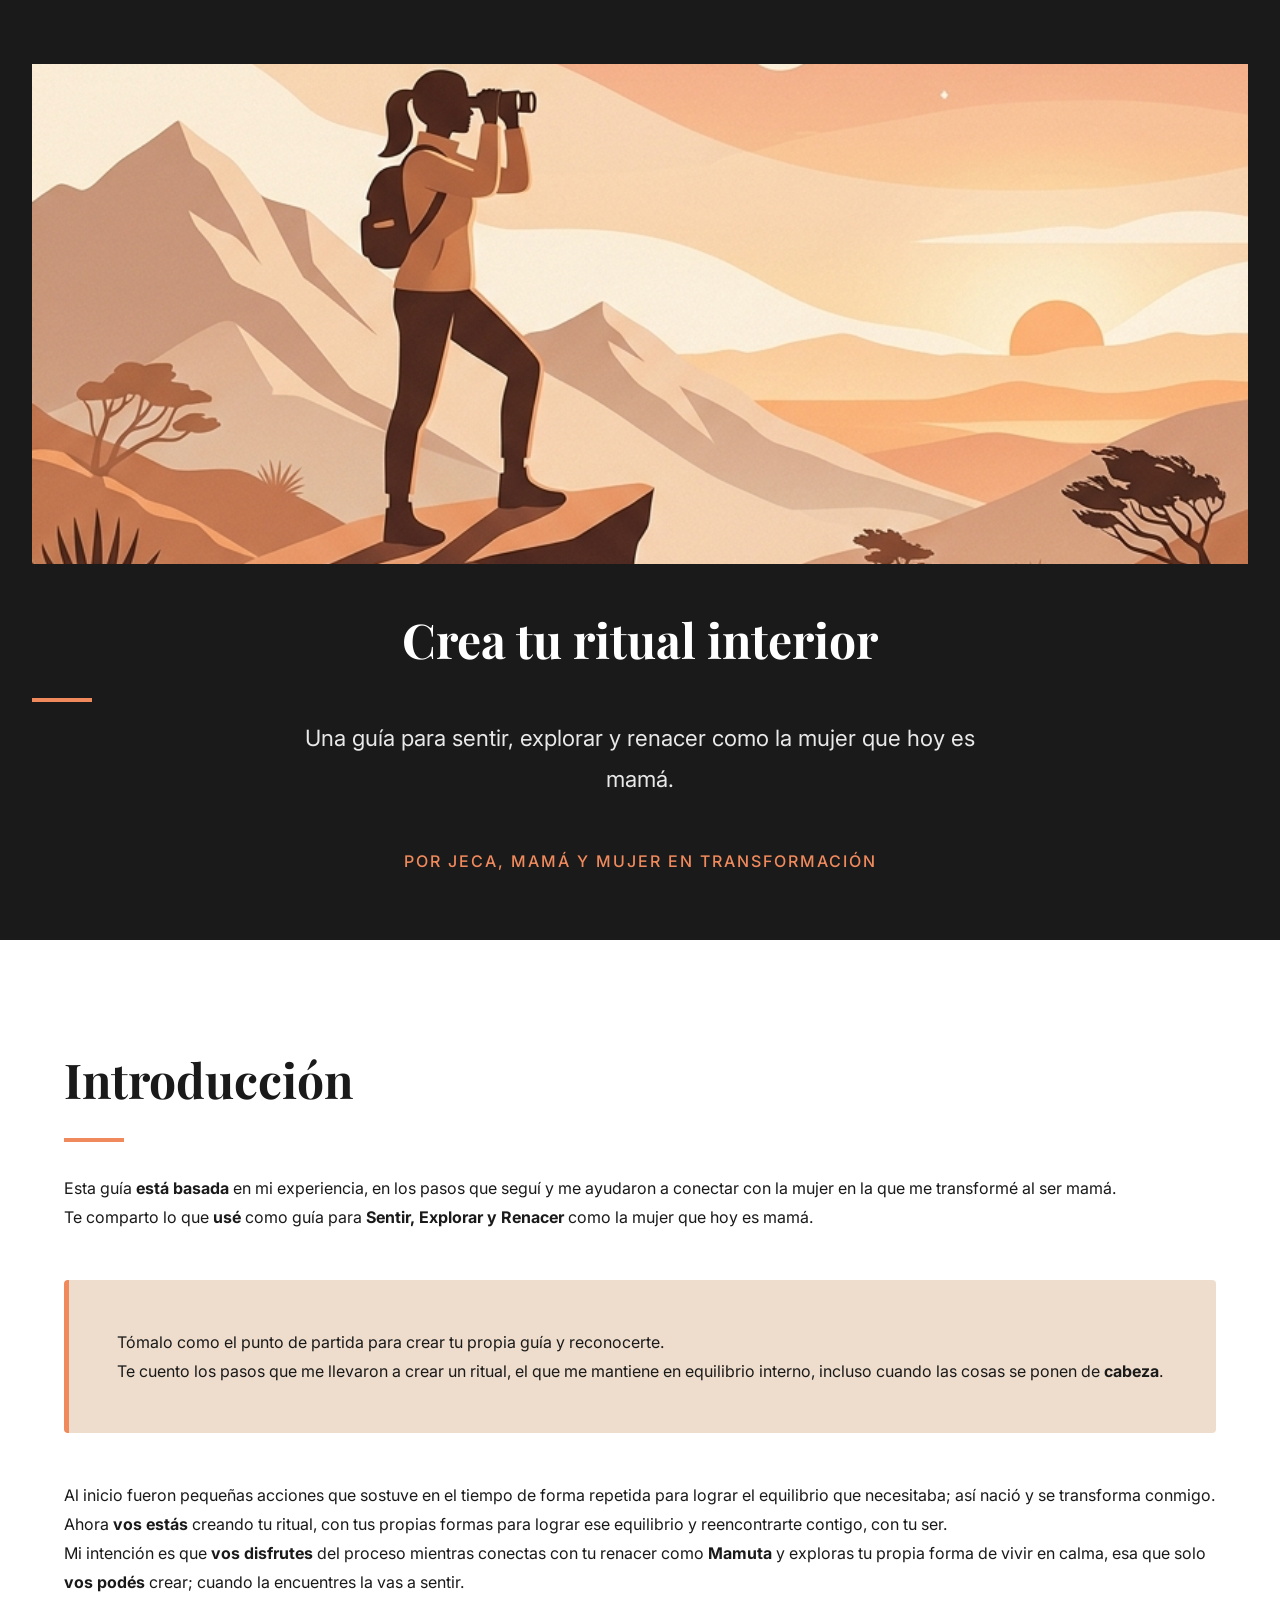
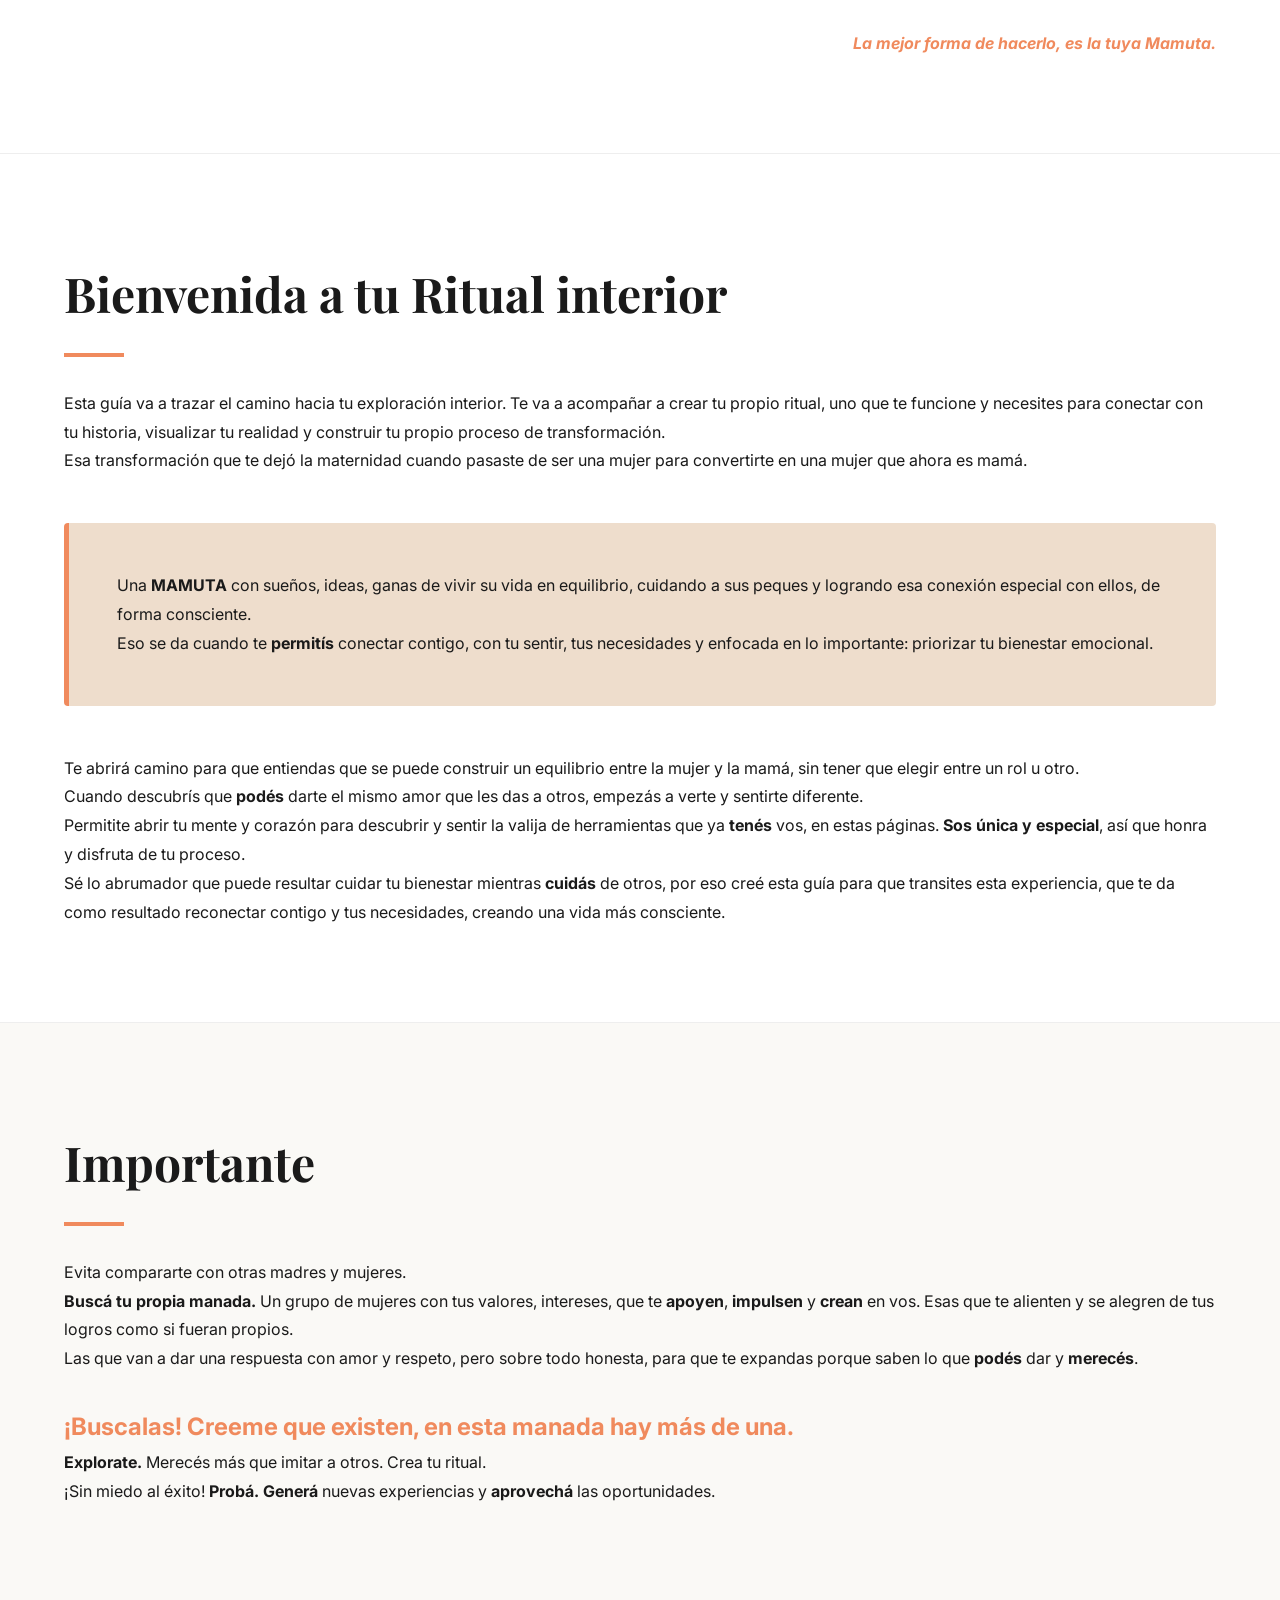
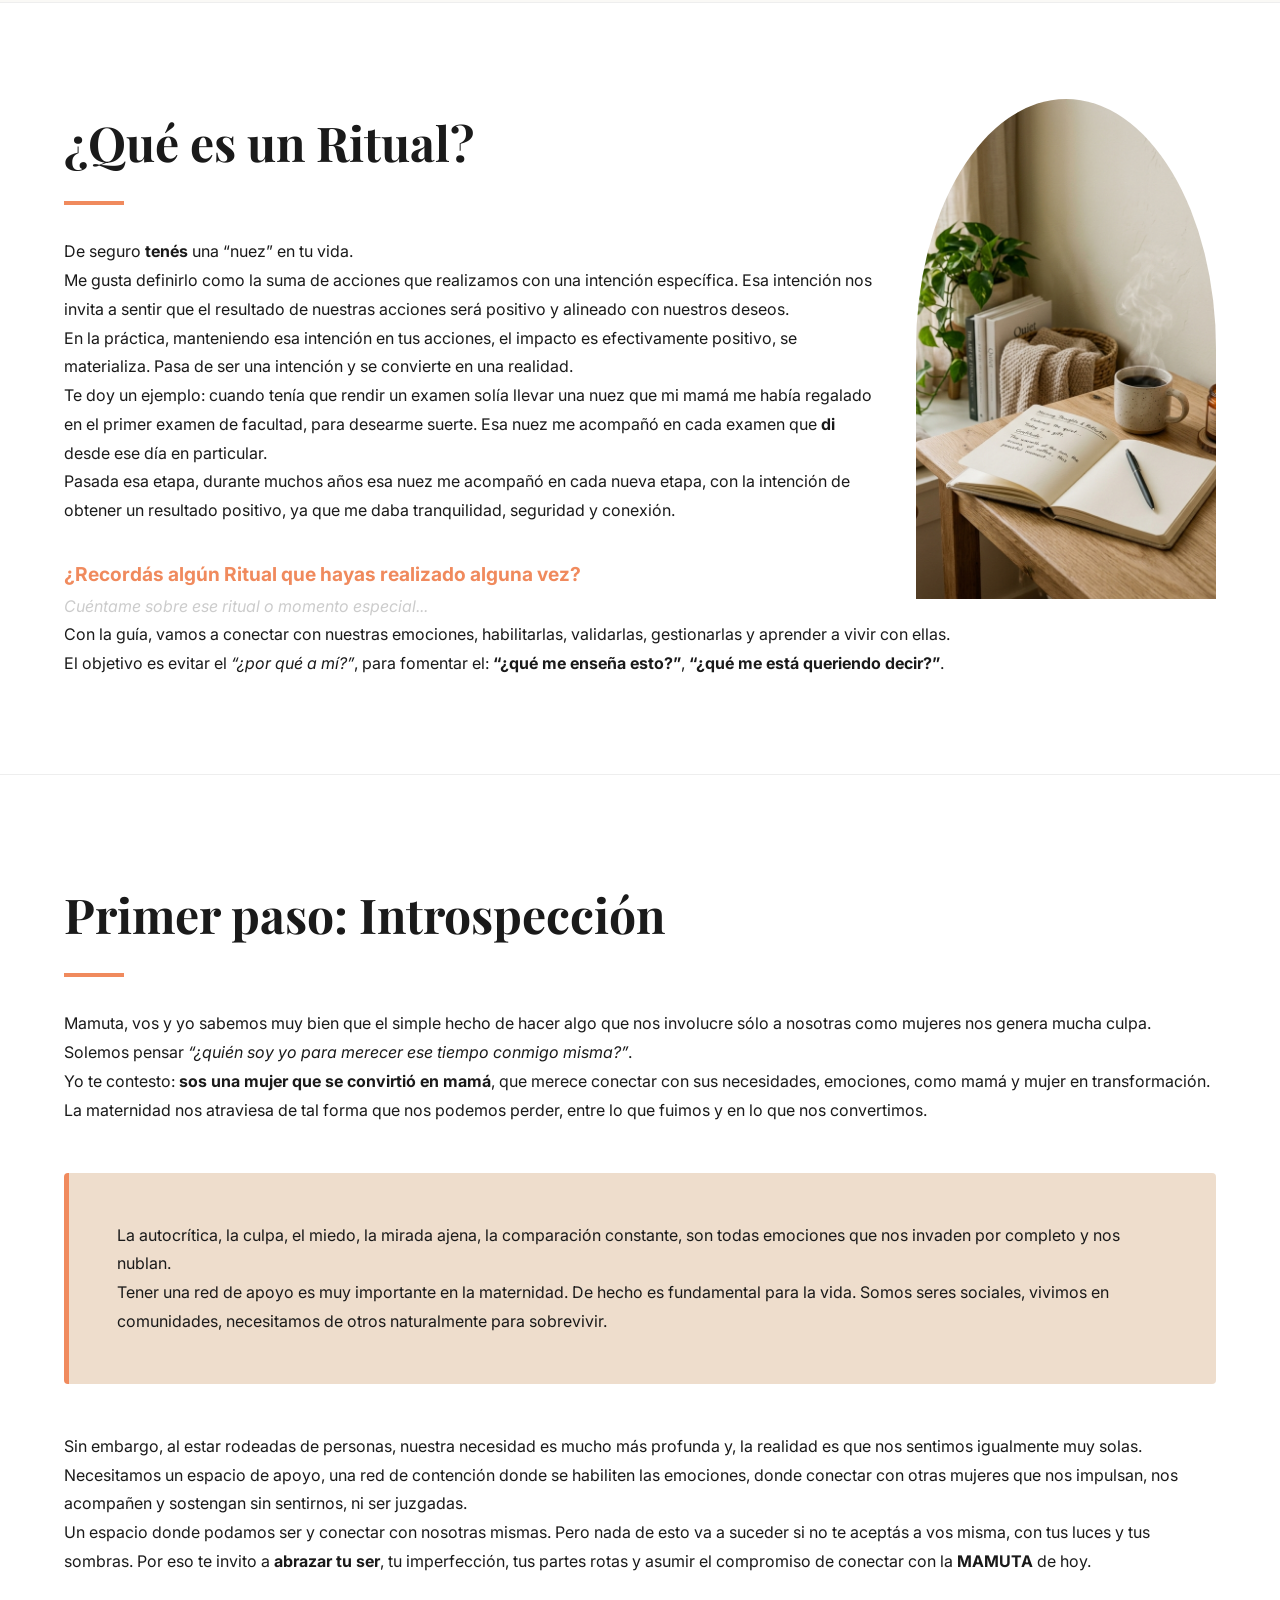
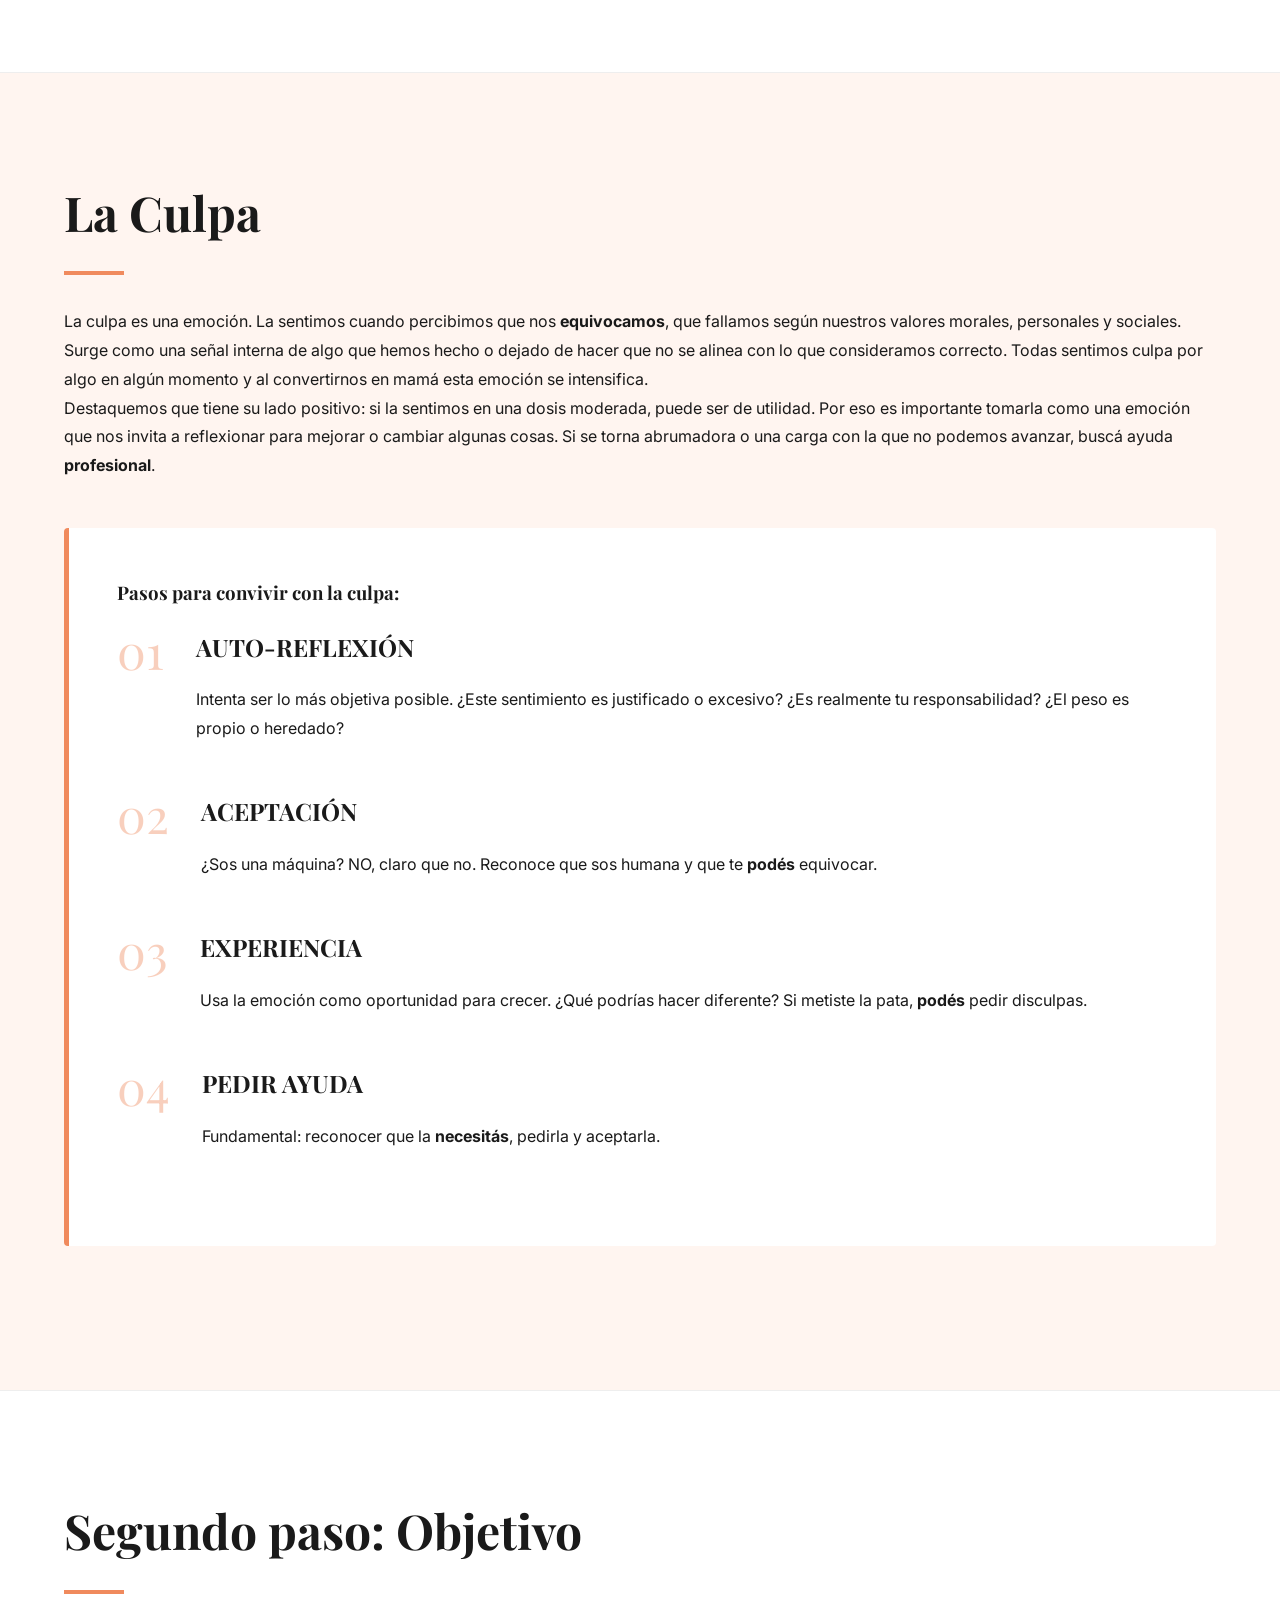
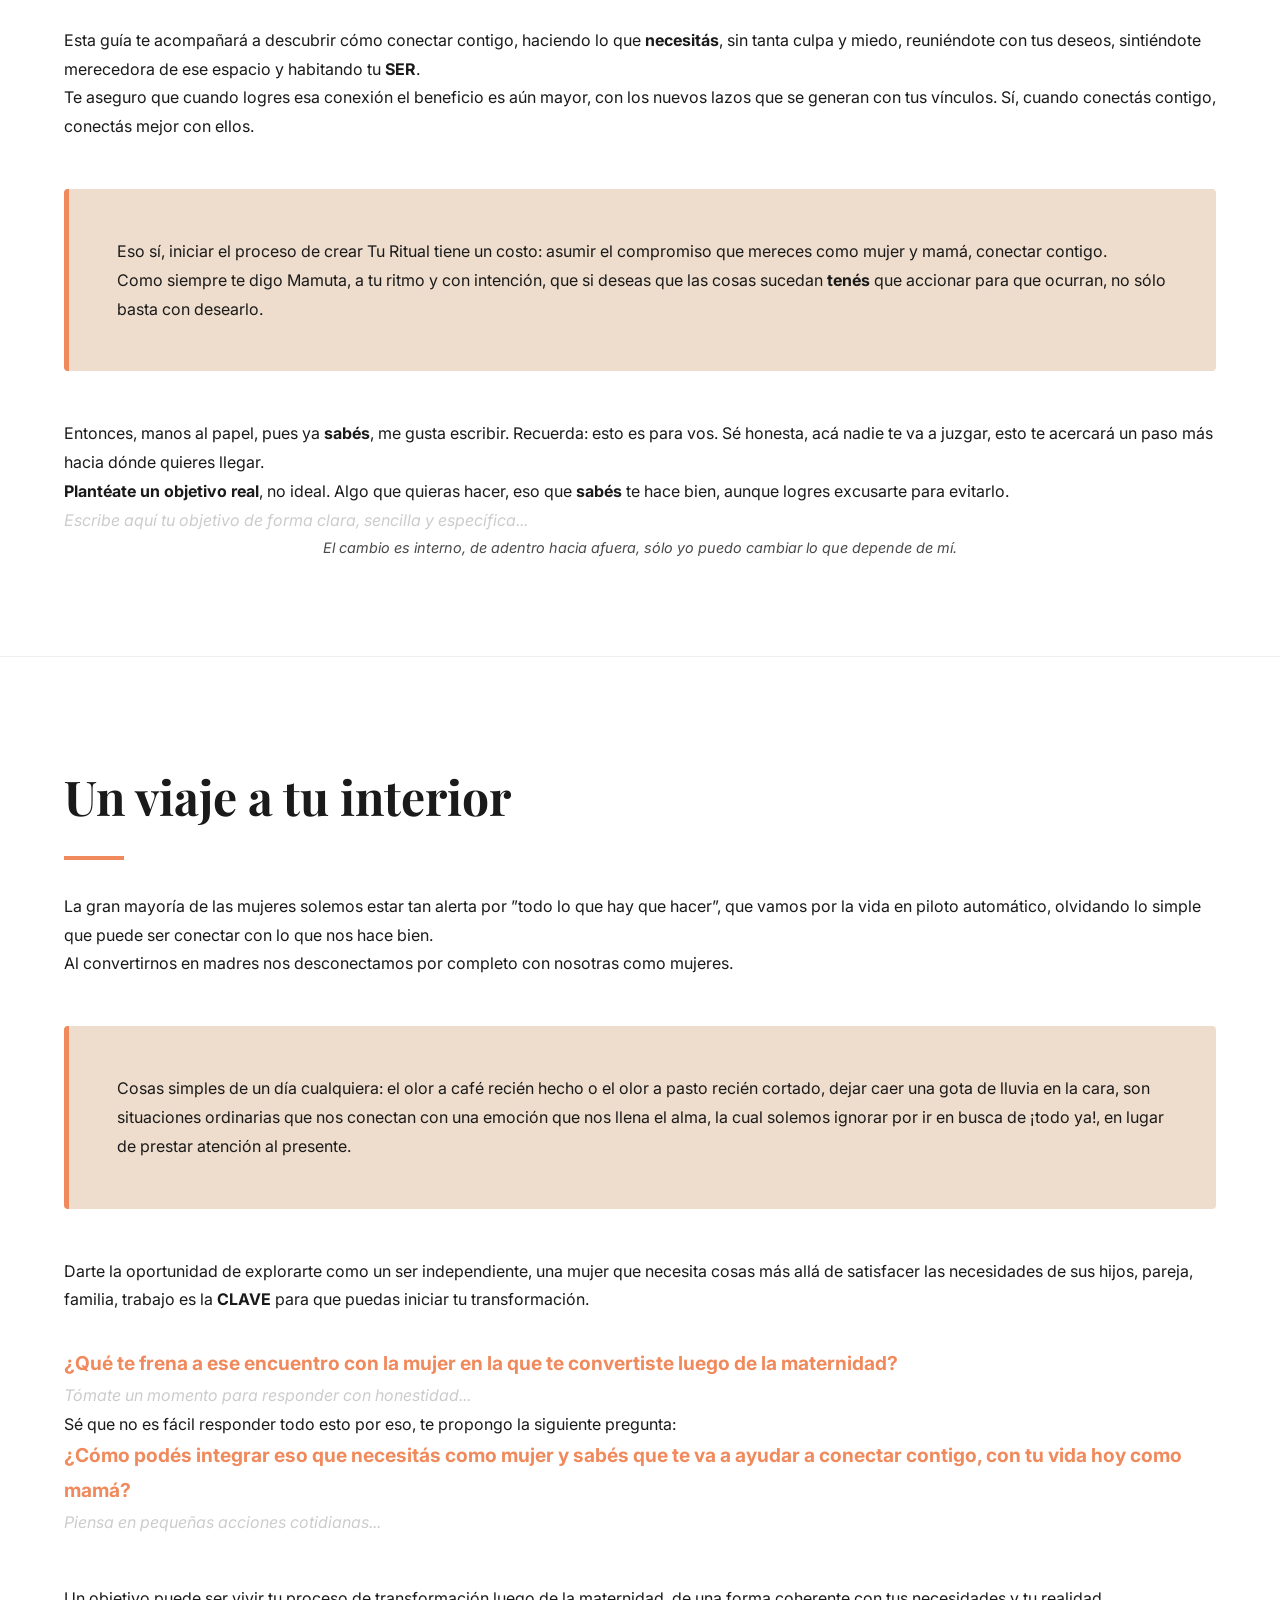
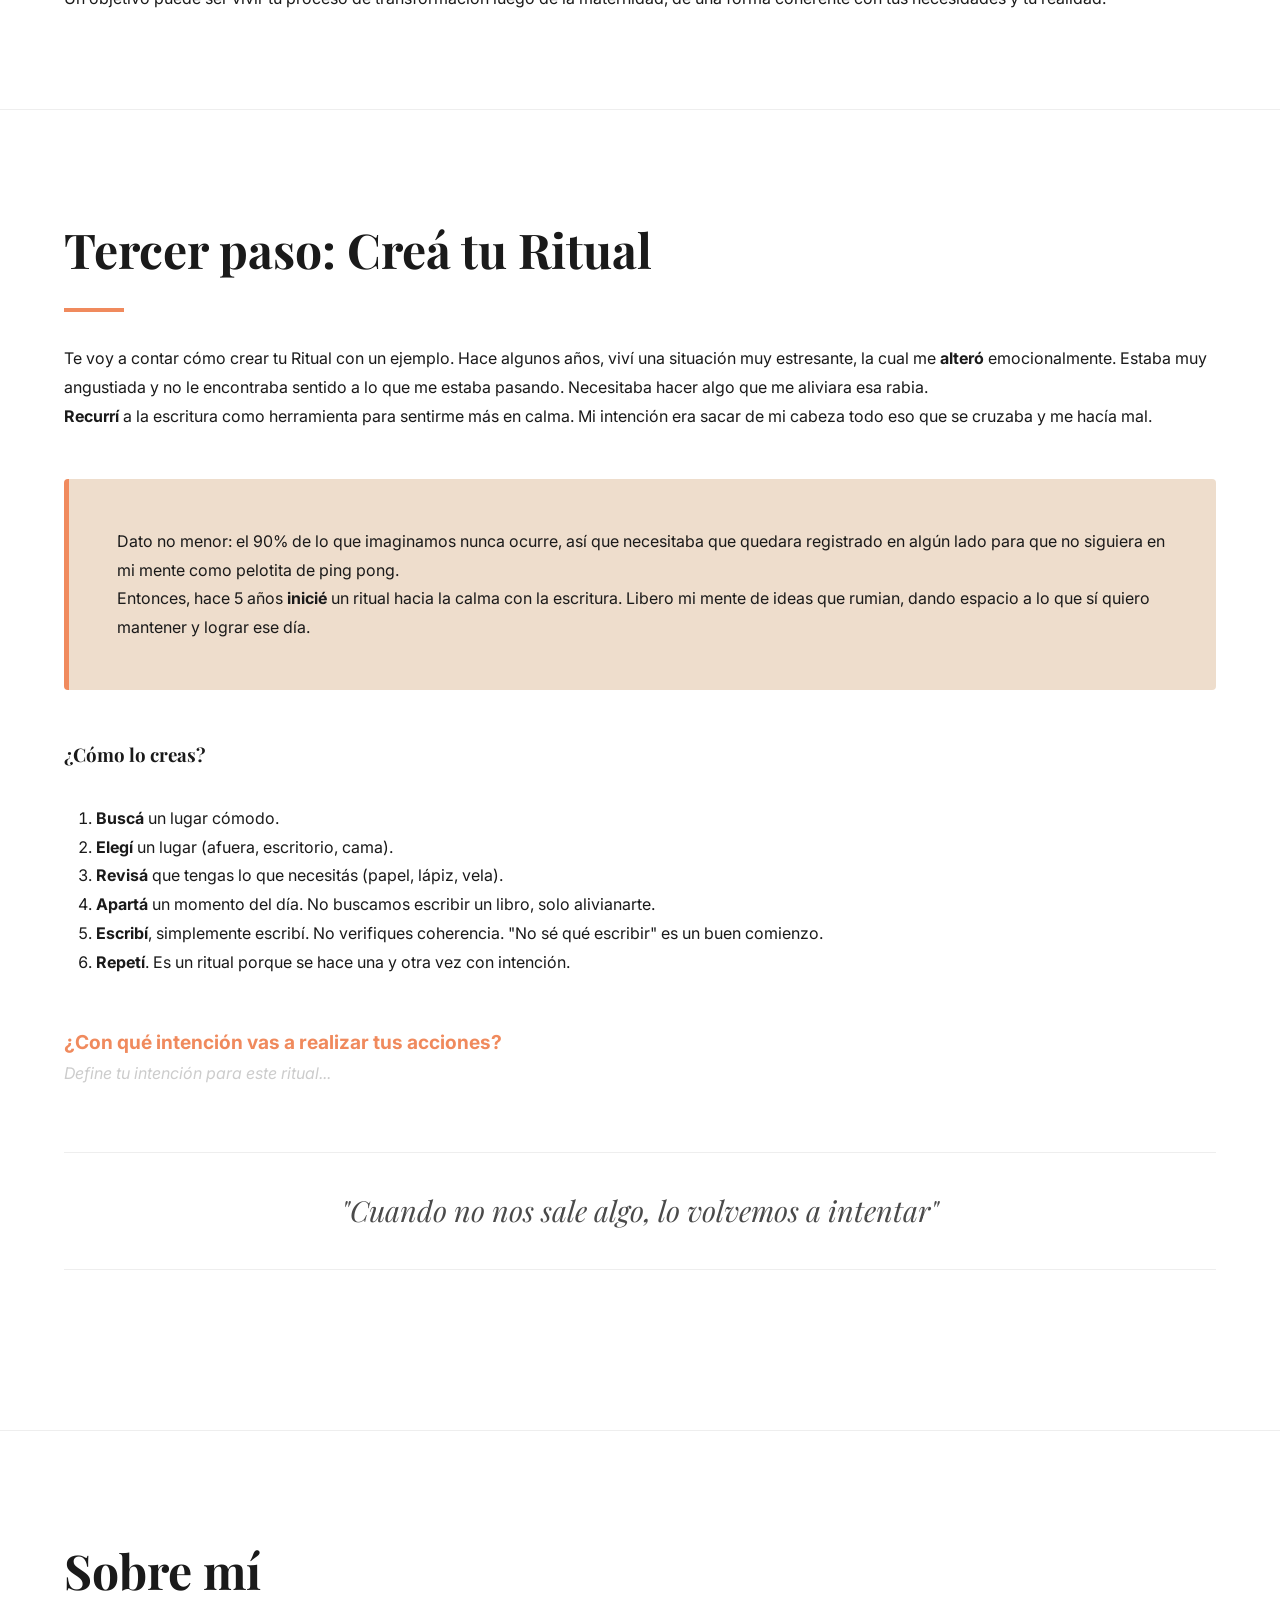
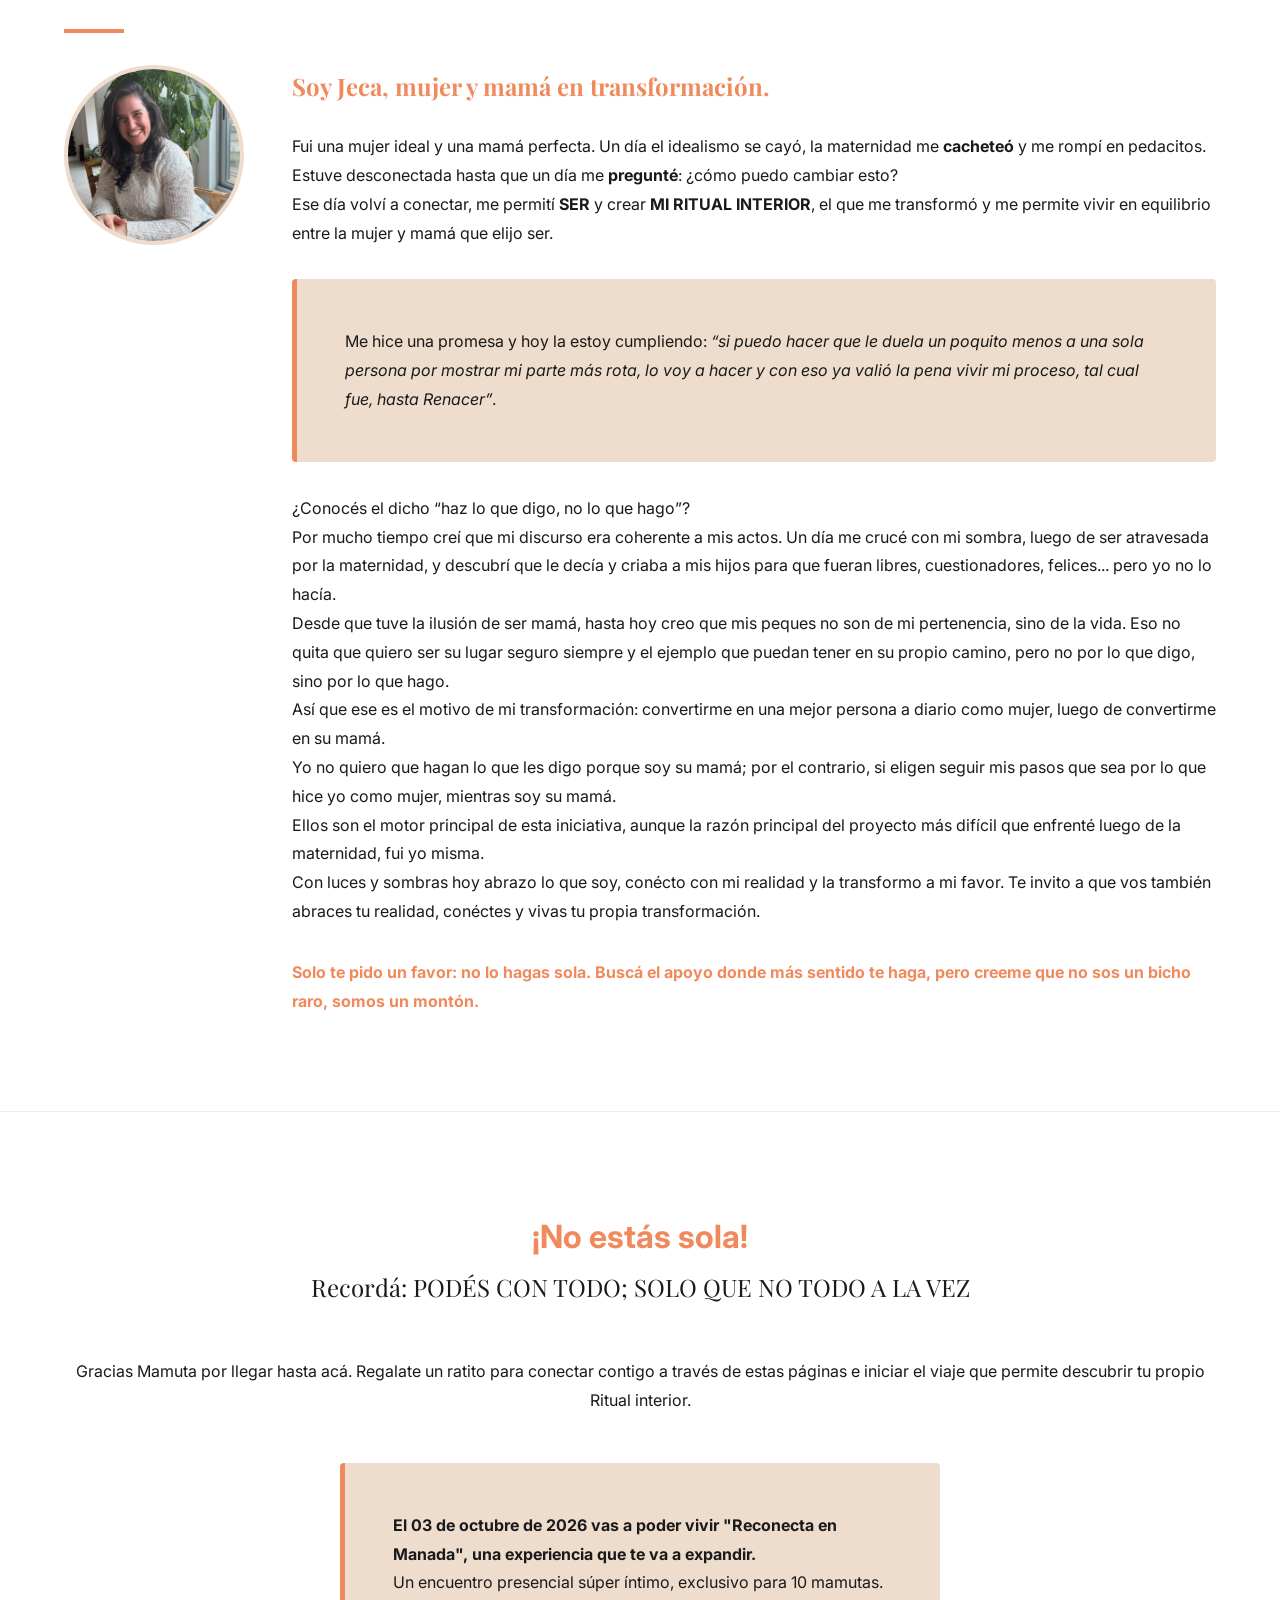
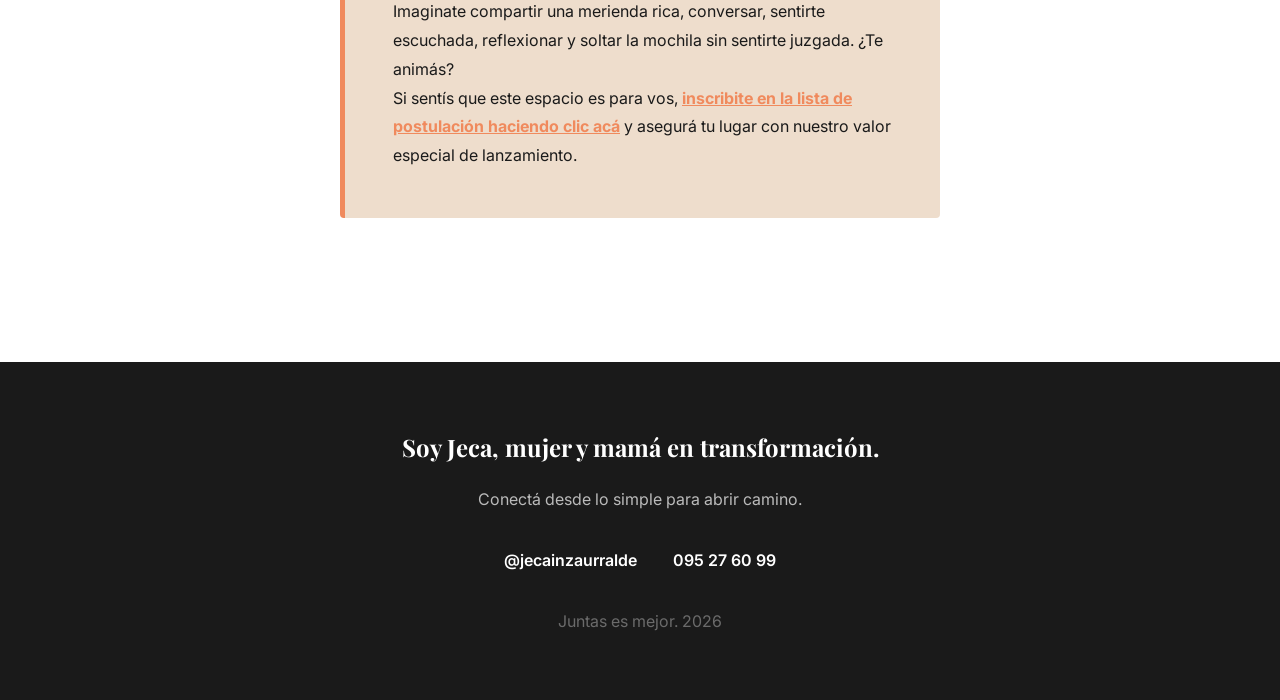
==== guia/index.html @ f70b863f "Primer commit: Subida inicial del sitio" ====
<!DOCTYPE html>
<html lang="es">

<head>
    <meta charset="UTF-8">
    <meta name="viewport" content="width=device-width, initial-scale=1.0">
    <title>Crea tu Ritual Interior - Guía Jeca</title>
    <link rel="stylesheet" href="style.css">
    <link
        href="https://fonts.googleapis.com/css2?family=Inter:wght@400;500;600;700&family=Playfair+Display:ital,wght@0,700;1,700&display=swap"
        rel="stylesheet">
    <style>
        :root {
            --bg-color: #FAF9F6;
            --text-primary: #1A1A1A;
            --text-secondary: #4A4A4A;
            --accent-color: #F08A5D;
            --accent-hover: #D9784D;
            --soft-beige: #EEDDCC;
            --white: #FFFFFF;
            --font-heading: 'Playfair Display', serif;
            --font-body: 'Inter', sans-serif;
            --container-width: 1000px;
        }

        body {
            background-color: var(--bg-color);
            color: var(--text-primary);
            font-family: var(--font-body);
            line-height: 1.8;
        }

        .guide-container {
            max-width: var(--container-width);
            margin: 0 auto;
            background: var(--white);
            box-shadow: 0 0 50px rgba(0, 0, 0, 0.05);
        }

        header.guide-header {
            background: var(--text-primary);
            color: var(--white);
            padding: 4rem 2rem;
            text-align: center;
            position: relative;
            overflow: hidden;
        }

        .hero-image-container {
            width: 100%;
            height: 500px;
            overflow: hidden;
            margin-bottom: 2rem;
        }

        .hero-image-container img {
            width: 100%;
            height: 100%;
            object-fit: cover;
        }

        .section-guide {
            padding: 6rem 4rem;
            border-bottom: 1px solid #eee;
        }

        .section-guide:last-child {
            border-bottom: none;
        }

        .section-title {
            font-family: var(--font-heading);
            font-size: 3rem;
            color: var(--text-primary);
            margin-bottom: 2rem;
            position: relative;
        }

        .section-title::after {
            content: '';
            display: block;
            width: 60px;
            height: 4px;
            background: var(--accent-color);
            margin-top: 1rem;
        }

        .accent-text {
            color: var(--accent-color);
            font-weight: 700;
        }

        .highlight-box {
            background: var(--soft-beige);
            padding: 3rem;
            border-radius: 4px;
            margin: 3rem 0;
            border-left: 5px solid var(--accent-color);
        }

        .step-item {
            margin-bottom: 3rem;
            display: flex;
            gap: 2rem;
        }

        .step-number {
            font-family: var(--font-heading);
            font-size: 3rem;
            color: var(--accent-color);
            opacity: 0.4;
            line-height: 1;
        }

        .step-content h3 {
            font-family: var(--font-heading);
            margin-bottom: 1rem;
            font-size: 1.5rem;
        }

        blockquote {
            font-family: var(--font-heading);
            font-size: 1.8rem;
            font-style: italic;
            text-align: center;
            margin: 4rem 0;
            padding: 2rem;
            border-top: 1px solid #eee;
            border-bottom: 1px solid #eee;
            color: var(--text-secondary);
        }

        .footer-guide {
            background: var(--text-primary);
            color: var(--white);
            padding: 4rem;
            text-align: center;
        }

        .social-links {
            margin: 2rem 0;
        }

        .social-links a {
            color: var(--white);
            margin: 0 1rem;
            text-decoration: none;
            font-weight: 600;
        }

        .print-btn {
            position: fixed;
            bottom: 2rem;
            right: 2rem;
            background: var(--accent-color);
            color: white;
            border: none;
            padding: 1rem 2rem;
            border-radius: 50px;
            cursor: pointer;
            box-shadow: 0 10px 20px rgba(0, 0, 0, 0.1);
            font-weight: 600;
            z-index: 100;
        }

        @media (max-width: 768px) {
            .section-guide {
                padding: 4rem 2rem;
            }

            .section-title {
                font-size: 2.2rem;
            }

            .hero-image-container {
                height: 300px;
            }
        }

            .guide-container {
                box-shadow: none;
                width: 100%;
                max-width: 100%;
            }
        }

        /* Writing Space Styling */
        .writing-space {
            width: 100%;
            min-height: 120px;
            border: 1px solid #e0e0e0;
            border-radius: 4px;
            padding: 1.5rem;
            margin: 2rem 0;
            background-color: #fff;
            background-image: linear-gradient(rgba(240, 138, 93, 0.1) 1px, transparent 1px);
            background-size: 100% 2.2rem;
            line-height: 2.2rem;
            font-family: var(--font-body);
            font-size: 1.1rem;
            outline: none;
            transition: all 0.3s ease;
            white-space: pre-wrap;
            position: relative;
        }

        .writing-space:focus {
            border-color: var(--accent-color);
            box-shadow: 0 0 0 3px rgba(240, 138, 93, 0.1);
        }

        .writing-space[contenteditable]:empty:before {
            content: attr(data-placeholder);
            color: #ccc;
            font-style: italic;
        }

        @media print {
            .writing-space {
                border: none;
                border-bottom: 1px solid #eee;
                background-image: linear-gradient(#eee 1px, transparent 1px);
                min-height: 150px;
            }
        }
    </style>
</head>

<body>

    <button class="print-btn" onclick="window.print()">Imprimir Guía</button>

    <div class="guide-container">
        <!-- PORTADA -->
        <header class="guide-header">
            <div class="hero-image-container">
                <img src="cover.png" alt="Crea tu ritual interior">
            </div>
            <h1 class="section-title" style="color: white; border: none; margin-bottom: 1rem;">Crea tu ritual interior
            </h1>
            <p style="font-size: 1.4rem; opacity: 0.9; max-width: 700px; margin: 0 auto;">Una guía para sentir, explorar
                y renacer como la mujer que hoy es mamá.</p>
            <p
                style="margin-top: 3rem; font-weight: 500; letter-spacing: 2px; text-transform: uppercase; color: var(--accent-color);">
                Por Jeca, mamá y mujer en transformación</p>
        </header>

        <!-- INTRODUCCIÓN -->
        <section class="section-guide">
            <h2 class="section-title">Introducción</h2>
            <p>Esta guía <strong>está basada</strong> en mi experiencia, en los pasos que seguí y me ayudaron a conectar
                con la mujer en la que me transformé al ser mamá.</p>
            <p>Te comparto lo que <strong>usé</strong> como guía para <strong>Sentir, Explorar y Renacer</strong> como
                la mujer que hoy es mamá.</p>

            <div class="highlight-box">
                <p>Tómalo como el punto de partida para crear tu propia guía y reconocerte.</p>
                <p>Te cuento los pasos que me llevaron a crear un ritual, el que me mantiene en equilibrio interno,
                    incluso cuando las cosas se ponen de <strong>cabeza</strong>.</p>
            </div>

            <p>Al inicio fueron pequeñas acciones que sostuve en el tiempo de forma repetida para lograr el equilibrio
                que necesitaba; así nació y se transforma conmigo.</p>
            <p>Ahora <strong>vos estás</strong> creando tu ritual, con tus propias formas para lograr ese equilibrio y
                reencontrarte contigo, con tu ser.</p>

            <p>Mi intención es que <strong>vos disfrutes</strong> del proceso mientras conectas con tu renacer como
                <strong>Mamuta</strong> y exploras tu propia forma de vivir en calma, esa que solo <strong>vos
                    podés</strong> crear; cuando la encuentres la vas a sentir.
            </p>

            <p style="text-align: right; font-style: italic; margin-top: 2rem;" class="accent-text">La mejor forma de
                hacerlo, es la tuya Mamuta.</p>
        </section>

        <!-- BIENVENIDA -->
        <section class="section-guide">
            <h2 class="section-title">Bienvenida a tu Ritual interior</h2>
            <p>Esta guía va a trazar el camino hacia tu exploración interior. Te va a acompañar a crear tu propio
                ritual, uno que te funcione y necesites para conectar con tu historia, visualizar tu realidad y
                construir tu propio proceso de transformación.</p>

            <p>Esa transformación que te dejó la maternidad cuando pasaste de ser una mujer para convertirte en una
                mujer que ahora es mamá.</p>

            <div class="highlight-box">
                <p>Una <strong>MAMUTA</strong> con sueños, ideas, ganas de vivir su vida en equilibrio, cuidando a sus
                    peques y logrando esa conexión especial con ellos, de forma consciente.</p>
                <p>Eso se da cuando te <strong>permitís</strong> conectar contigo, con tu sentir, tus necesidades y
                    enfocada en lo importante: priorizar tu bienestar emocional.</p>
            </div>

            <p>Te abrirá camino para que entiendas que se puede construir un equilibrio entre la mujer y la mamá, sin
                tener que elegir entre un rol u otro.</p>
            <p>Cuando descubrís que <strong>podés</strong> darte el mismo amor que les das a otros, empezás a verte y
                sentirte diferente.</p>

            <p>Permitite abrir tu mente y corazón para descubrir y sentir la valija de herramientas que ya
                <strong>tenés</strong> vos, en estas páginas. <strong>Sos única y especial</strong>, así que honra y
                disfruta de tu proceso.
            </p>

            <p>Sé lo abrumador que puede resultar cuidar tu bienestar mientras <strong>cuidás</strong> de otros, por eso
                creé esta guía para que transites esta experiencia, que te da como resultado reconectar contigo y tus
                necesidades, creando una vida más consciente.</p>
        </section>

        <!-- IMPORTANTE -->
        <section class="section-guide" style="background: var(--bg-color);">
            <h2 class="section-title">Importante</h2>
            <p>Evita compararte con otras madres y mujeres.</p>
            <p><strong>Buscá tu propia manada.</strong> Un grupo de mujeres con tus valores, intereses, que te
                <strong>apoyen</strong>, <strong>impulsen</strong> y <strong>crean</strong> en vos. Esas que te alienten
                y se alegren de tus logros como si fueran propios.
            </p>
            <p>Las que van a dar una respuesta con amor y respeto, pero sobre todo honesta, para que te expandas porque
                saben lo que <strong>podés</strong> dar y <strong>merecés</strong>.</p>

            <p class="accent-text" style="font-size: 1.5rem; margin-top: 2rem;">¡Buscalas! Creeme que existen, en esta
                manada hay más de una.</p>

            <p><strong>Explorate.</strong> Merecés más que imitar a otros. Crea tu ritual.</p>
            <p>¡Sin miedo al éxito! <strong>Probá. Generá</strong> nuevas experiencias y <strong>aprovechá</strong> las
                oportunidades.</p>
        </section>

        <!-- QUÉ ES UN RITUAL -->
        <section class="section-guide">
            <div style="float: right; width: 300px; margin-left: 2rem; margin-bottom: 1rem;"
                class="hero-image-container">
                <img src="ritual_space.png" alt="Espacio de Ritual" style="border-radius: 50% 50% 0 0;">
            </div>
            <h2 class="section-title">¿Qué es un Ritual?</h2>
            <p>De seguro <strong>tenés</strong> una “nuez” en tu vida.</p>
            <p>Me gusta definirlo como la suma de acciones que realizamos con una intención específica. Esa intención
                nos invita a sentir que el resultado de nuestras acciones será positivo y alineado con nuestros deseos.
            </p>
            <p>En la práctica, manteniendo esa intención en tus acciones, el impacto es efectivamente positivo, se
                materializa. Pasa de ser una intención y se convierte en una realidad.</p>

            <p>Te doy un ejemplo: cuando tenía que rendir un examen solía llevar una nuez que mi mamá me había regalado
                en el primer examen de facultad, para desearme suerte. Esa nuez me acompañó en cada examen que
                <strong>di</strong> desde ese día en particular.
            </p>

            <p>Pasada esa etapa, durante muchos años esa nuez me acompañó en cada nueva etapa, con la intención de
                obtener un resultado positivo, ya que me daba tranquilidad, seguridad y conexión.</p>

            <p class="accent-text" style="font-size: 1.2rem; margin-top: 2rem;">¿Recordás algún Ritual que hayas
                realizado alguna vez?</p>
            <div class="writing-space" contenteditable="true" data-placeholder="Cuéntame sobre ese ritual o momento especial..."></div>

            <p>Con la guía, vamos a conectar con nuestras emociones, habilitarlas, validarlas, gestionarlas y aprender a
                vivir con ellas.</p>
            <p>El objetivo es evitar el <em>“¿por qué a mí?”</em>, para fomentar el: <strong>“¿qué me enseña
                    esto?”</strong>, <strong>“¿qué me está queriendo decir?”</strong>.</p>
        </section>

        <!-- INTROSPECCIÓN -->
        <section class="section-guide">
            <h2 class="section-title">Primer paso: Introspección</h2>
            <p>Mamuta, vos y yo sabemos muy bien que el simple hecho de hacer algo que nos involucre sólo a nosotras
                como mujeres nos genera mucha culpa. Solemos pensar <em>“¿quién soy yo para merecer ese tiempo conmigo
                    misma?”</em>.</p>

            <p>Yo te contesto: <strong>sos una mujer que se convirtió en mamá</strong>, que merece conectar con sus
                necesidades, emociones, como mamá y mujer en transformación. La maternidad nos atraviesa de tal forma
                que nos podemos perder, entre lo que fuimos y en lo que nos convertimos.</p>

            <div class="highlight-box">
                <p>La autocrítica, la culpa, el miedo, la mirada ajena, la comparación constante, son todas emociones
                    que nos invaden por completo y nos nublan.</p>
                <p>Tener una red de apoyo es muy importante en la maternidad. De hecho es fundamental para la vida.
                    Somos seres sociales, vivimos en comunidades, necesitamos de otros naturalmente para sobrevivir.</p>
            </div>

            <p>Sin embargo, al estar rodeadas de personas, nuestra necesidad es mucho más profunda y, la realidad es que
                nos sentimos igualmente muy solas. Necesitamos un espacio de apoyo, una red de contención donde se
                habiliten las emociones, donde conectar con otras mujeres que nos impulsan, nos acompañen y sostengan
                sin sentirnos, ni ser juzgadas.</p>

            <p>Un espacio donde podamos ser y conectar con nosotras mismas. Pero nada de esto va a suceder si no te
                aceptás a vos misma, con tus luces y tus sombras. Por eso te invito a <strong>abrazar tu ser</strong>,
                tu imperfección, tus partes rotas y asumir el compromiso de conectar con la <strong>MAMUTA</strong> de
                hoy.</p>
        </section>

        <!-- LA CULPA -->
        <section class="section-guide" style="background: #FFF5F0;">
            <h2 class="section-title">La Culpa</h2>
            <p>La culpa es una emoción. La sentimos cuando percibimos que nos <strong>equivocamos</strong>, que fallamos
                según nuestros valores morales, personales y sociales.</p>
            <p>Surge como una señal interna de algo que hemos hecho o dejado de hacer que no se alinea con lo que
                consideramos correcto. Todas sentimos culpa por algo en algún momento y al convertirnos en mamá esta
                emoción se intensifica.</p>

            <p>Destaquemos que tiene su lado positivo: si la sentimos en una dosis moderada, puede ser de utilidad. Por
                eso es importante tomarla como una emoción que nos invita a reflexionar para mejorar o cambiar algunas
                cosas. Si se torna abrumadora o una carga con la que no podemos avanzar, buscá ayuda
                <strong>profesional</strong>.
            </p>

            <div class="highlight-box" style="background: white;">
                <h3 style="font-family: var(--font-heading); margin-bottom: 1rem;">Pasos para convivir con la culpa:
                </h3>
                <div class="step-item">
                    <div class="step-number">01</div>
                    <div class="step-content">
                        <h3>AUTO-REFLEXIÓN</h3>
                        <p>Intenta ser lo más objetiva posible. ¿Este sentimiento es justificado o excesivo? ¿Es
                            realmente tu responsabilidad? ¿El peso es propio o heredado?</p>
                    </div>
                </div>
                <div class="step-item">
                    <div class="step-number">02</div>
                    <div class="step-content">
                        <h3>ACEPTACIÓN</h3>
                        <p>¿Sos una máquina? NO, claro que no. Reconoce que sos humana y que te <strong>podés</strong>
                            equivocar.</p>
                    </div>
                </div>
                <div class="step-item">
                    <div class="step-number">03</div>
                    <div class="step-content">
                        <h3>EXPERIENCIA</h3>
                        <p>Usa la emoción como oportunidad para crecer. ¿Qué podrías hacer diferente? Si metiste la
                            pata, <strong>podés</strong> pedir disculpas.</p>
                    </div>
                </div>
                <div class="step-item">
                    <div class="step-number">04</div>
                    <div class="step-content">
                        <h3>PEDIR AYUDA</h3>
                        <p>Fundamental: reconocer que la <strong>necesitás</strong>, pedirla y aceptarla.</p>
                    </div>
                </div>
            </div>
        </section>

        <!-- SEGUNDO PASO -->
        <section class="section-guide">
            <h2 class="section-title">Segundo paso: Objetivo</h2>
            <p>Esta guía te acompañará a descubrir cómo conectar contigo, haciendo lo que <strong>necesitás</strong>,
                sin tanta culpa y miedo, reuniéndote con tus deseos, sintiéndote merecedora de ese espacio y habitando
                tu <strong>SER</strong>.</p>

            <p>Te aseguro que cuando logres esa conexión el beneficio es aún mayor, con los nuevos lazos que se generan
                con tus vínculos. Sí, cuando conectás contigo, conectás mejor con ellos.</p>

            <div class="highlight-box">
                <p>Eso sí, iniciar el proceso de crear Tu Ritual tiene un costo: asumir el compromiso que mereces como
                    mujer y mamá, conectar contigo.</p>
                <p>Como siempre te digo Mamuta, a tu ritmo y con intención, que si deseas que las cosas sucedan
                    <strong>tenés</strong> que accionar para que ocurran, no sólo basta con desearlo.
                </p>
            </div>

            <p>Entonces, manos al papel, pues ya <strong>sabés</strong>, me gusta escribir. Recuerda: esto es para vos.
                Sé honesta, acá nadie te va a juzgar, esto te acercará un paso más hacia dónde quieres llegar.</p>
            <p><strong>Plantéate un objetivo real</strong>, no ideal. Algo que quieras hacer, eso que
                <strong>sabés</strong> te hace bien, aunque logres excusarte para evitarlo.
            </p>

            <div class="writing-space" contenteditable="true" data-placeholder="Escribe aquí tu objetivo de forma clara, sencilla y específica..."></div>
            <p style="font-size: 0.9rem; color: var(--text-secondary); text-align: center; font-style: italic;">
                El cambio es interno, de adentro hacia afuera, sólo yo puedo cambiar lo que depende de mí.
            </p>
        </section>

        <!-- UN VIAJE A TU INTERIOR -->
        <section class="section-guide">
            <h2 class="section-title">Un viaje a tu interior</h2>
            <p>La gran mayoría de las mujeres solemos estar tan alerta por ”todo lo que hay que hacer”, que vamos por la vida en piloto automático, olvidando lo simple que puede ser conectar con lo que nos hace bien.</p>
            <p>Al convertirnos en madres nos desconectamos por completo con nosotras como mujeres.</p>
            
            <div class="highlight-box">
                <p>Cosas simples de un día cualquiera: el olor a café recién hecho o el olor a pasto recién cortado, dejar caer una gota de lluvia en la cara, son situaciones ordinarias que nos conectan con una emoción que nos llena el alma, la cual solemos ignorar por ir en busca de ¡todo ya!, en lugar de prestar atención al presente.</p>
            </div>

            <p>Darte la oportunidad de explorarte como un ser independiente, una mujer que necesita cosas más allá de satisfacer las necesidades de sus hijos, pareja, familia, trabajo es la <strong>CLAVE</strong> para que puedas iniciar tu transformación.</p>
            
            <p class="accent-text" style="font-size: 1.2rem; margin-top: 2rem;">¿Qué te frena a ese encuentro con la mujer en la que te convertiste luego de la maternidad?</p>
            <div class="writing-space" contenteditable="true" data-placeholder="Tómate un momento para responder con honestidad..."></div>

            <p>Sé que no es fácil responder todo esto por eso, te propongo la siguiente pregunta:</p>
            <p class="accent-text" style="font-size: 1.2rem;">¿Cómo podés integrar eso que necesitás como mujer y sabés que te va a ayudar a conectar contigo, con tu vida hoy como mamá?</p>
            <div class="writing-space" contenteditable="true" data-placeholder="Piensa en pequeñas acciones cotidianas..."></div>
            
            <p style="margin-top: 3rem;">Un objetivo puede ser vivir tu proceso de transformación luego de la maternidad, de una forma coherente con tus necesidades y tu realidad.</p>
        </section>

        <!-- TERCER PASO -->
        <section class="section-guide">
            <h2 class="section-title">Tercer paso: Creá tu Ritual</h2>
            <p>Te voy a contar cómo crear tu Ritual con un ejemplo. Hace algunos años, viví una situación muy
                estresante, la cual me <strong>alteró</strong> emocionalmente. Estaba muy angustiada y no le encontraba
                sentido a lo que me estaba pasando. Necesitaba hacer algo que me aliviara esa rabia.</p>

            <p><strong>Recurrí</strong> a la escritura como herramienta para sentirme más en calma. Mi intención era
                sacar de mi cabeza todo eso que se cruzaba y me hacía mal.</p>

            <div class="highlight-box">
                <p>Dato no menor: el 90% de lo que imaginamos nunca ocurre, así que necesitaba que quedara registrado en
                    algún lado para que no siguiera en mi mente como pelotita de ping pong.</p>
                <p>Entonces, hace 5 años <strong>inicié</strong> un ritual hacia la calma con la escritura. Libero mi
                    mente de ideas que rumian, dando espacio a lo que sí quiero mantener y lograr ese día.</p>
            </div>

            <h3 style="font-family: var(--font-heading); margin-bottom: 2rem;">¿Cómo lo creas?</h3>
            <ol style="margin-left: 2rem; margin-bottom: 2rem;">
                <li><strong>Buscá</strong> un lugar cómodo.</li>
                <li><strong>Elegí</strong> un lugar (afuera, escritorio, cama).</li>
                <li><strong>Revisá</strong> que tengas lo que necesitás (papel, lápiz, vela).</li>
                <li><strong>Apartá</strong> un momento del día. No buscamos escribir un libro, solo alivianarte.</li>
                <li><strong>Escribí</strong>, simplemente escribí. No verifiques coherencia. "No sé qué escribir" es un
                    buen comienzo.</li>
                <li><strong>Repetí</strong>. Es un ritual porque se hace una y otra vez con intención.</li>
            </ol>

            <p class="accent-text" style="font-size: 1.2rem; margin-top: 3rem;">¿Con qué intención vas a realizar tus acciones?</p>
            <div class="writing-space" contenteditable="true" data-placeholder="Define tu intención para este ritual..."></div>

            <blockquote>
                "Cuando no nos sale algo, lo volvemos a intentar"
            </blockquote>
        </section>

        <!-- SOBRE MI -->
        <section class="section-guide" id="sobre-mi" style="clear: both;">
            <h2 class="section-title">Sobre mí</h2>
            <div style="display: flex; gap: 3rem; align-items: start; flex-wrap: wrap;">
                <div style="flex: 0 0 180px;">
                    <img src="jeca.png" alt="Jeca" style="width: 180px; height: 180px; object-fit: cover; border-radius: 50%; border: 4px solid var(--soft-beige);">
                </div>
                <div style="flex: 1; min-width: 300px; text-align: left;">
                    <p class="accent-text" style="font-size: 1.5rem; font-family: var(--font-heading); margin-bottom: 1.5rem;">Soy Jeca, mujer y mamá en transformación.</p>
                    <p>Fui una mujer ideal y una mamá perfecta. Un día el idealismo se cayó, la maternidad me <strong>cacheteó</strong> y me rompí en pedacitos.</p>
                    <p>Estuve desconectada hasta que un día me <strong>pregunté</strong>: ¿cómo puedo cambiar esto?</p>
                    <p>Ese día volví a conectar, me permití <strong>SER</strong> y crear <strong>MI RITUAL INTERIOR</strong>, el que me transformó y me permite vivir en equilibrio entre la mujer y mamá que elijo ser.</p>
                    
                    <div class="highlight-box" style="margin: 2rem 0;">
                        <p style="margin-bottom: 0;">Me hice una promesa y hoy la estoy cumpliendo: <em>“si puedo hacer que le duela un poquito menos a una sola persona por mostrar mi parte más rota, lo voy a hacer y con eso ya valió la pena vivir mi proceso, tal cual fue, hasta Renacer”</em>.</p>
                    </div>

                    <p>¿Conocés el dicho “haz lo que digo, no lo que hago”?</p>
                    <p>Por mucho tiempo creí que mi discurso era coherente a mis actos. Un día me crucé con mi sombra, luego de ser atravesada por la maternidad, y descubrí que le decía y criaba a mis hijos para que fueran libres, cuestionadores, felices... pero yo no lo hacía.</p>
                    <p>Desde que tuve la ilusión de ser mamá, hasta hoy creo que mis peques no son de mi pertenencia, sino de la vida. Eso no quita que quiero ser su lugar seguro siempre y el ejemplo que puedan tener en su propio camino, pero no por lo que digo, sino por lo que hago.</p>
                    
                    <p>Así que ese es el motivo de mi transformación: convertirme en una mejor persona a diario como mujer, luego de convertirme en su mamá.</p>
                    <p>Yo no quiero que hagan lo que les digo porque soy su mamá; por el contrario, si eligen seguir mis pasos que sea por lo que hice yo como mujer, mientras soy su mamá.</p>
                    
                    <p>Ellos son el motor principal de esta iniciativa, aunque la razón principal del proyecto más difícil que enfrenté luego de la maternidad, fui yo misma.</p>
                    <p>Con luces y sombras hoy abrazo lo que soy, conécto con mi realidad y la transformo a mi favor. Te invito a que vos también abraces tu realidad, conéctes y vivas tu propia transformación.</p>
                    
                    <p class="accent-text" style="margin-top: 2rem;">Solo te pido un favor: no lo hagas sola. Buscá el apoyo donde más sentido te haga, pero creeme que no sos un bicho raro, somos un montón.</p>
                </div>
            </div>
        </section>

        <!-- CIERRE -->
        <section class="section-guide" style="text-align: center; border: none;">
            <p class="accent-text" style="font-size: 2rem;">¡No estás sola!</p>
            <p style="font-size: 1.5rem; font-family: var(--font-heading); margin-bottom: 3rem;">Recordá: PODÉS CON TODO; SOLO QUE NO TODO A LA VEZ</p>

            <p>Gracias Mamuta por llegar hasta acá. Regalate un ratito para conectar contigo a través de estas páginas e iniciar el viaje que permite descubrir tu propio Ritual interior.</p>

            <div class="highlight-box" style="display: inline-block; text-align: left; max-width: 600px;">
                <p><strong>El 03 de octubre de 2026 vas a poder vivir "Reconecta en Manada", una experiencia que te va a expandir.</strong></p>
                <p>Un encuentro presencial súper íntimo, exclusivo para 10 mamutas. Imaginate compartir una merienda rica, conversar, sentirte escuchada, reflexionar y soltar la mochila sin sentirte juzgada. ¿Te animás?</p>
                <p>Si sentís que este espacio es para vos, <strong><a href="javascript:void(0)" id="openPostulation" style="color: var(--accent-color); text-decoration: underline;">inscribite en la lista de postulación haciendo clic acá</a></strong> y asegurá tu lugar con nuestro valor especial de lanzamiento.</p>
            </div>
        </section>

        <!-- FOOTER -->
        <footer class="footer-guide">
            <h2 style="font-family: var(--font-heading); margin-bottom: 1rem;">Soy Jeca, mujer y mamá en transformación.
            </h2>
            <p>Conectá desde lo simple para abrir camino.</p>
            <div class="social-links">
                <a href="#">@jecainzaurralde</a>
                <a href="#">095 27 60 99</a>
            </div>
            <p style="opacity: 0.5; margin-top: 2rem;">Juntas es mejor. 2026</p>
        </footer>
    </div>

    <!-- Postulation Modal -->
    <div id="postulationModal" class="modal">
        <div class="modal-content">
            <span class="close-modal">&times;</span>
            <div class="postulation-form">
                <h2>Postulación a Reconectá</h2>
                <div class="form-intro">
                    <p>Gracias por postularte. Antes de iniciar quiero que sepas que no es un taller convencional ni una charla de expertos. Es un círculo de presencia y escucha, diseñado para que te des el permiso de ser vos misma con luces y sombras, sin etiquetas.</p>
                    <p style="margin-top: 1rem;">Al ser un encuentro íntimo de solo 10 mujeres, me gustaría conocerte un poquito antes de confirmar tu lugar. Por favor, tomate unos minutos para responder con calma.</p>
                </div>

                <form id="reconectaForm">
                    <div class="form-group">
                        <label for="nombre">Nombre y Apellido</label>
                        <input type="text" id="nombre" name="nombre" required>
                    </div>

                    <div class="form-group">
                        <label for="whatsapp">WhatsApp (para contacto directo y logístico)</label>
                        <input type="tel" id="whatsapp" name="whatsapp" required placeholder="+598...">
                    </div>

                    <div class="form-group">
                        <label for="instagram">¿Cuál es tu usuario de Instagram?</label>
                        <input type="text" id="instagram" name="instagram" required placeholder="@...">
                    </div>

                    <div class="form-group">
                        <label for="palabra">Si tuvieras que definir en una palabra qué buscás en este encuentro, ¿cuál sería?</label>
                        <select id="palabra" name="palabra" required>
                            <option value="" disabled selected>Seleccioná una opción...</option>
                            <option value="calma">Calma</option>
                            <option value="claridad">Claridad</option>
                            <option value="escucha">Escucha</option>
                            <option value="pausa">Pausa</option>
                            <option value="compañía">Compañía</option>
                        </select>
                    </div>

                    <div class="form-group">
                        <label for="motivacion">¿Qué te motivó a querer participar en "Reconectá" en este momento específico de tu vida?</label>
                        <textarea id="motivacion" name="motivacion" required></textarea>
                    </div>

                    <div class="form-group">
                        <label>¿Te sentís cómoda con la idea de dejar tu teléfono de lado durante las 3 horas?</label>
                        <div style="display: flex; gap: 2rem; margin-top: 0.5rem;">
                            <label style="display: flex; align-items: center; gap: 0.5rem; font-weight: 400;">
                                <input type="radio" name="telefono" value="si" required style="width: auto;"> Sí
                            </label>
                            <label style="display: flex; align-items: center; gap: 0.5rem; font-weight: 400;">
                                <input type="radio" name="telefono" value="no" style="width: auto;"> No
                            </label>
                        </div>
                    </div>

                    <div class="form-group">
                        <label for="alergias">¿Tenés alguna restricción alimentaria o alergia?</label>
                        <textarea id="alergias" name="alergias"></textarea>
                    </div>

                    <div class="form-group">
                        <label>¿Cómo te sientes con la idea de salir con una mirada clara en lugar de respuestas listas?</label>
                        <textarea id="reflexion_respuestas" name="reflexion_respuestas" required></textarea>
                    </div>

                    <div class="form-group">
                        <label>Si tuvieras que soltar hoy una expectativa, ¿cuál sería?</label>
                        <textarea id="expectativa" name="expectativa" required></textarea>
                    </div>

                    <div class="form-group">
                        <label>¿Qué es aquello que hoy te cuesta decir en voz alta?</label>
                        <textarea id="voz_alta" name="voz_alta" required></textarea>
                    </div>

                    <div class="form-checkbox">
                        <input type="checkbox" id="compromiso" name="compromiso" required>
                        <label for="compromiso">Entiendo que mi lugar se asegura una vez confirmado el pago y que mi presencia es fundamental.</label>
                    </div>

                    <button type="submit" id="submitBtn" class="btn btn-primary" style="width: 100%; margin-top: 3rem;">Enviar Postulación</button>
                </form>
            </div>
        </div>
    </div>

    <script>
        const modal = document.getElementById("postulationModal");
        const btn = document.getElementById("openPostulation");
        const span = document.querySelector(".close-modal");

        btn.onclick = function() {
            modal.style.display = "block";
            document.body.classList.add("modal-open");
        }

        span.onclick = function() {
            modal.style.display = "none";
            document.body.classList.remove("modal-open");
        }

        window.onclick = function(event) {
            if (event.target == modal) {
                modal.style.display = "none";
                document.body.classList.remove("modal-open");
            }
        }

        // Form Submission to Google Sheets
        const scriptURL = 'https://script.google.com/macros/s/AKfycbxWGcjjUe_1PBEOYZ63CMQu9jiXFJciPGB5GcuxjBfXP2Dvcim7xQQJO3hFLqxJBS8/exec';
        const form = document.getElementById('reconectaForm');
        const submitBtn = document.getElementById('submitBtn');

        form.addEventListener('submit', e => {
            e.preventDefault();
            submitBtn.disabled = true;
            submitBtn.innerText = 'Enviando...';

            const formData = new FormData(form);
            const params = new URLSearchParams();
            for (const pair of formData) {
                params.append(pair[0], pair[1]);
            }

            fetch(scriptURL, { 
                method: 'POST', 
                body: params,
                mode: 'no-cors'
            })
                .then(() => {
                    alert("¡Gracias por tu apertura! Tu postulación ha sido registrada. Me pondré en contacto contigo pronto.");
                    modal.style.display = "none";
                    document.body.classList.remove("modal-open");
                    form.reset();
                    submitBtn.disabled = false;
                    submitBtn.innerText = 'Enviar Postulación';
                })
                .catch(error => {
                    console.error('Error!', error.message);
                    alert("Hubo un error al enviar. Por favor, intenta de nuevo o contáctame por WhatsApp.");
                    submitBtn.disabled = false;
                    submitBtn.innerText = 'Enviar Postulación';
                });
        });
    </script>
</body>

</html>
---- guia/style.css ----
/* 
   Design System: Jeca - Professional Coach
   Style: Minimalist, Warm, High-Performance
*/

:root {
    /* Colors */
    --bg-color: #FAF9F6;
    --text-primary: #1A1A1A;
    --text-secondary: #4A4A4A;
    --accent-color: #F08A5D; /* From Canva: Orange/Peach */
    --accent-hover: #D9784D;
    --soft-beige: #EEDDCC;
    --white: #FFFFFF;
    
    /* Typography */
    --font-heading: 'Playfair Display', serif;
    --font-body: 'Inter', sans-serif;
    
    /* Spacing & Borders */
    --container-width: 1200px;
    --transition: all 0.4s cubic-bezier(0.165, 0.84, 0.44, 1);
    --border-radius: 4px;
}

* {
    margin: 0;
    padding: 0;
    box-sizing: border-box;
}

html {
    scroll-behavior: smooth;
}

body {
    background-color: var(--bg-color);
    color: var(--text-primary);
    font-family: var(--font-body);
    line-height: 1.6;
    overflow-x: hidden;
}

h1, h2, h3, .serif {
    font-family: var(--font-heading);
    font-weight: 700;
}

/* Layout */
.container {
    max-width: var(--container-width);
    margin: 0 auto;
    padding: 0 2rem;
}

section {
    padding: 100px 0;
}

/* Header */
header {
    position: fixed;
    top: 0;
    width: 100%;
    z-index: 1000;
    padding: 1.5rem 0;
    transition: var(--transition);
    background: var(--text-primary);
    color: var(--white);
}

header .logo, header .nav-links a {
    color: var(--white);
}

header .btn-outline {
    border-color: var(--white);
    color: var(--white);
}

header .btn-outline:hover {
    background: var(--white);
    color: var(--text-primary);
}

header.scrolled {
    background: rgba(26, 26, 26, 0.95);
    backdrop-filter: blur(10px);
    padding: 1rem 0;
    box-shadow: 0 4px 30px rgba(0, 0, 0, 0.2);
}

nav {
    display: flex;
    justify-content: space-between;
    align-items: center;
}

.logo {
    font-family: var(--font-heading);
    font-size: 1.5rem;
    font-weight: 700;
    text-decoration: none;
    color: var(--text-primary);
}

.nav-links {
    display: flex;
    gap: 2.5rem;
    list-style: none;
}

.nav-links a {
    text-decoration: none;
    color: var(--text-primary);
    font-weight: 500;
    font-size: 0.9rem;
    text-transform: uppercase;
    letter-spacing: 1px;
    transition: var(--transition);
}

.nav-links a:hover {
    color: var(--accent-color);
}

/* Buttons */
.btn {
    display: inline-block;
    padding: 1rem 2rem;
    border-radius: var(--border-radius);
    text-decoration: none;
    font-weight: 600;
    transition: var(--transition);
    cursor: pointer;
    border: none;
}

.btn-primary {
    background-color: var(--accent-color);
    color: var(--white);
}

.btn-primary:hover {
    background-color: var(--accent-hover);
    transform: translateY(-2px);
    box-shadow: 0 10px 20px rgba(240, 138, 93, 0.2);
}

.btn-outline {
    border: 1px solid var(--text-primary);
    color: var(--text-primary);
}

.btn-outline:hover {
    background-color: var(--text-primary);
    color: var(--white);
}

/* Hero Section */
.hero {
    min-height: 100vh;
    display: flex;
    align-items: center;
    padding-top: 80px;
}

.hero-content {
    display: grid;
    grid-template-columns: 1.2fr 0.8fr;
    gap: 4rem;
    align-items: center;
}

.hero-text h1 {
    font-size: clamp(2.5rem, 5vw, 4.5rem);
    line-height: 1.1;
    margin-bottom: 1.5rem;
}

.hero-text p {
    font-size: 1.2rem;
    color: var(--text-secondary);
    margin-bottom: 2.5rem;
    max-width: 600px;
}

.hero-image {
    position: relative;
    height: 600px;
    border-radius: var(--border-radius);
    overflow: hidden;
}

.hero-image img {
    width: 100%;
    height: 100%;
    object-fit: cover;
}

/* About / Bio */
.about {
    background-color: var(--soft-beige);
}

.about-grid {
    display: grid;
    grid-template-columns: 1fr 1fr;
    gap: 6rem;
    align-items: center;
}

.section-tag {
    color: var(--accent-color);
    text-transform: uppercase;
    letter-spacing: 2px;
    font-weight: 700;
    font-size: 0.8rem;
    margin-bottom: 1rem;
    display: block;
}

.about h2 {
    font-size: 3rem;
    margin-bottom: 2rem;
}

.about blockquote {
    font-family: var(--font-heading);
    font-size: 1.5rem;
    font-style: italic;
    border-left: 4px solid var(--accent-color);
    padding-left: 2rem;
    margin: 2rem 0;
}

/* Services */
.services-grid {
    display: grid;
    grid-template-columns: repeat(auto-fit, minmax(300px, 1fr));
    gap: 2rem;
    margin-top: 4rem;
}

.service-card {
    background: var(--white);
    padding: 3rem;
    border-radius: var(--border-radius);
    transition: var(--transition);
    border-bottom: 4px solid transparent;
}

.service-card:hover {
    transform: translateY(-10px);
    border-bottom: 4px solid var(--accent-color);
    box-shadow: 0 20px 40px rgba(0,0,0,0.05);
}

.service-card h3 {
    margin-bottom: 1rem;
    font-size: 1.8rem;
}

.service-card p {
    color: var(--text-secondary);
    margin-bottom: 2rem;
}

/* Lead Magnet */
.lead-magnet {
    background-color: var(--text-primary);
    color: var(--white);
    text-align: center;
    border-radius: 20px;
    margin: 4rem 2rem;
    padding: 5rem 2rem;
}

.lead-magnet h2 {
    font-size: 3rem;
    margin-bottom: 1rem;
}

.lead-magnet p {
    font-size: 1.2rem;
    margin-bottom: 3rem;
    opacity: 0.8;
}

/* Footer */
footer {
    padding: 5rem 0 2rem;
    background-color: var(--text-primary);
    color: var(--white);
    border-top: none;
}

footer .logo {
    color: var(--white);
}

footer p {
    color: rgba(255, 255, 255, 0.7);
}

.footer-content {
    display: flex;
    justify-content: space-between;
    align-items: center;
    margin-bottom: 4rem;
}

.footer-links {
    display: flex;
    gap: 4rem;
    align-items: center;
}

.footer-col {
    display: flex;
    align-items: center;
    gap: 2rem;
}

.footer-col h4 {
    margin-bottom: 0;
    font-size: 1.1rem;
    color: var(--white);
    opacity: 0.5;
}

.footer-col ul {
    list-style: none;
    display: flex;
    gap: 1.5rem;
}

.footer-col ul li {
    margin-bottom: 0;
}

.footer-col ul li a {
    text-decoration: none;
    color: var(--white);
    font-size: 0.9rem;
    transition: var(--transition);
    display: flex;
    align-items: center;
}

.footer-col ul li a svg {
    transition: var(--transition);
    opacity: 0.8;
}

.footer-col ul li a:hover svg {
    color: var(--accent-color);
    transform: translateY(-3px);
    opacity: 1;
}

.footer-col ul li a:hover {
    color: var(--accent-color);
}

.footer-bottom {
    text-align: center;
    padding-top: 2rem;
    border-top: 1px solid rgba(255, 255, 255, 0.1);
    font-size: 0.8rem;
    color: rgba(255, 255, 255, 0.5);
}

/* Animations */
[data-reveal] {
    opacity: 0;
    transform: translateY(30px);
    transition: all 0.8s ease;
}

[data-reveal].active {
    opacity: 1;
    transform: translateY(0);
}

/* Service Detail Sections */
.service-details {
    padding: 120px 0;
    border-top: 1px solid rgba(0,0,0,0.05);
}

.service-details h2 {
    font-size: clamp(2.5rem, 5vw, 4rem);
    margin-bottom: 3rem;
}

.feature-grid {
    display: grid;
    grid-template-columns: repeat(3, 1fr);
    gap: 3rem;
    margin-top: 4rem;
}

.feature-item h4 {
    font-family: var(--font-heading);
    font-size: 1.5rem;
    margin-bottom: 1rem;
    color: var(--accent-color);
}

.feature-item p {
    font-size: 1.05rem;
    color: var(--text-secondary);
}

.phase-list {
    margin: 4rem 0;
}

.phase-item {
    display: grid;
    grid-template-columns: 80px 1fr 2fr;
    gap: 2rem;
    padding: 2.5rem 0;
    border-bottom: 1px solid rgba(0,0,0,0.05);
    align-items: center;
}

.phase-number {
    font-family: var(--font-heading);
    font-size: 2.5rem;
    font-weight: 700;
    color: var(--accent-color);
    opacity: 0.3;
}

.phase-title {
    font-size: 1.2rem;
    font-weight: 700;
    text-transform: uppercase;
    letter-spacing: 1px;
}

.program-meta {
    display: grid;
    grid-template-columns: 1fr 1fr;
    gap: 4rem;
    margin-top: 4rem;
    padding: 3rem;
    background: var(--white);
    border-radius: var(--border-radius);
    box-shadow: 0 10px 30px rgba(0,0,0,0.02);
}

.program-meta h4 {
    font-family: var(--font-heading);
    font-size: 1.2rem;
    margin-bottom: 1rem;
    text-transform: uppercase;
}

/* Responsive */
/* Responsive */
@media (max-width: 968px) {
    .hero-content, .about-grid, .feature-grid, .phase-item, .program-meta {
        grid-template-columns: 1fr;
    }
    
    .hero-image {
        height: 400px;
        order: -1;
    }
    
    .nav-links {
        display: none;
    }
    
    section, .service-details {
        padding: 80px 0;
    }
}

@media (max-width: 768px) {
    .container {
        padding: 0 1.2rem;
    }

    section, .service-details {
        padding: 60px 0;
    }

    .hero-text h1 {
        font-size: 2.2rem;
    }

    .hero-text, .about-text {
        text-align: center;
    }

    .hero-text p {
        margin-left: auto;
        margin-right: auto;
    }

    .hero-btns {
        display: flex;
        flex-direction: column;
        gap: 1rem;
        margin-top: 2rem;
    }

    .hero-btns .btn {
        margin: 0 !important;
        width: 100%;
        text-align: center;
    }

    .about-stats > div {
        padding: 2rem !important; /* Overriding inline style */
        text-align: center;
    }

    .service-card {
        padding: 2rem;
    }

    .phase-item {
        gap: 0.5rem;
        text-align: center;
    }

    .phase-number {
        font-size: 2rem;
    }

    .program-meta {
        padding: 2rem;
        gap: 2rem;
        text-align: center;
    }

    .lead-magnet {
        margin: 2rem 0;
        padding: 3rem 1.5rem;
    }

    .lead-magnet form {
        flex-direction: column;
        width: 100%;
    }

    .lead-magnet form input, 
    .lead-magnet form button {
        width: 100%;
    }

    .footer-content {
        flex-direction: column;
        text-align: center;
        gap: 3rem;
    }

    .footer-links {
        flex-direction: column;
        gap: 2rem;
    }

    .footer-col {
        flex-direction: column;
        gap: 1rem;
    }

    /* Form specific overrides */
    .form-checkbox {
        flex-direction: row;
    }
}

/* Modal Styles */
.modal {
    display: none;
    position: fixed;
    z-index: 2000;
    left: 0;
    top: 0;
    width: 100%;
    height: 100%;
    background-color: rgba(0, 0, 0, 0.8);
    backdrop-filter: blur(5px);
    overflow-y: auto;
}

.modal-content {
    background-color: var(--bg-color);
    margin: 5% auto;
    padding: 3rem;
    border-radius: 4px;
    width: 90%;
    max-width: 700px;
    position: relative;
    box-shadow: 0 20px 40px rgba(0, 0, 0, 0.2);
}

.close-modal {
    position: absolute;
    right: 2rem;
    top: 2rem;
    font-size: 2rem;
    cursor: pointer;
    color: var(--text-primary);
    transition: var(--transition);
}

.close-modal:hover {
    color: var(--accent-color);
}

/* Form Styles */
.postulation-form h2 {
    margin-bottom: 1.5rem;
}

.form-intro {
    font-size: 0.95rem;
    color: var(--text-secondary);
    margin-bottom: 2.5rem;
    line-height: 1.6;
}

.form-group {
    margin-bottom: 2rem;
}

.form-group label {
    display: block;
    margin-bottom: 0.8rem;
    font-weight: 500;
    font-size: 0.95rem;
}

.form-group input,
.form-group textarea,
.form-group select {
    width: 100%;
    padding: 1rem;
    border: 1px solid rgba(0, 0, 0, 0.1);
    border-radius: 4px;
    background: var(--white);
    font-family: inherit;
    font-size: 1rem;
    transition: var(--transition);
}

.form-group input:focus,
.form-group textarea:focus {
    outline: none;
    border-color: var(--accent-color);
    box-shadow: 0 0 0 3px rgba(181, 101, 29, 0.1);
}

.form-group textarea {
    height: 120px;
    resize: vertical;
}

.form-checkbox {
    display: flex;
    gap: 1rem;
    align-items: flex-start;
    margin-top: 2rem;
}

.form-checkbox input {
    width: auto;
    margin-top: 0.3rem;
}

.form-checkbox label {
    font-size: 0.85rem;
    line-height: 1.5;
}

/* Scroll lock */
body.modal-open {
    overflow: hidden;
}

@media (max-width: 768px) {
    .modal-content {
        padding: 2rem;
        margin: 0;
        width: 100%;
        min-height: 100%;
        border-radius: 0;
    }
}
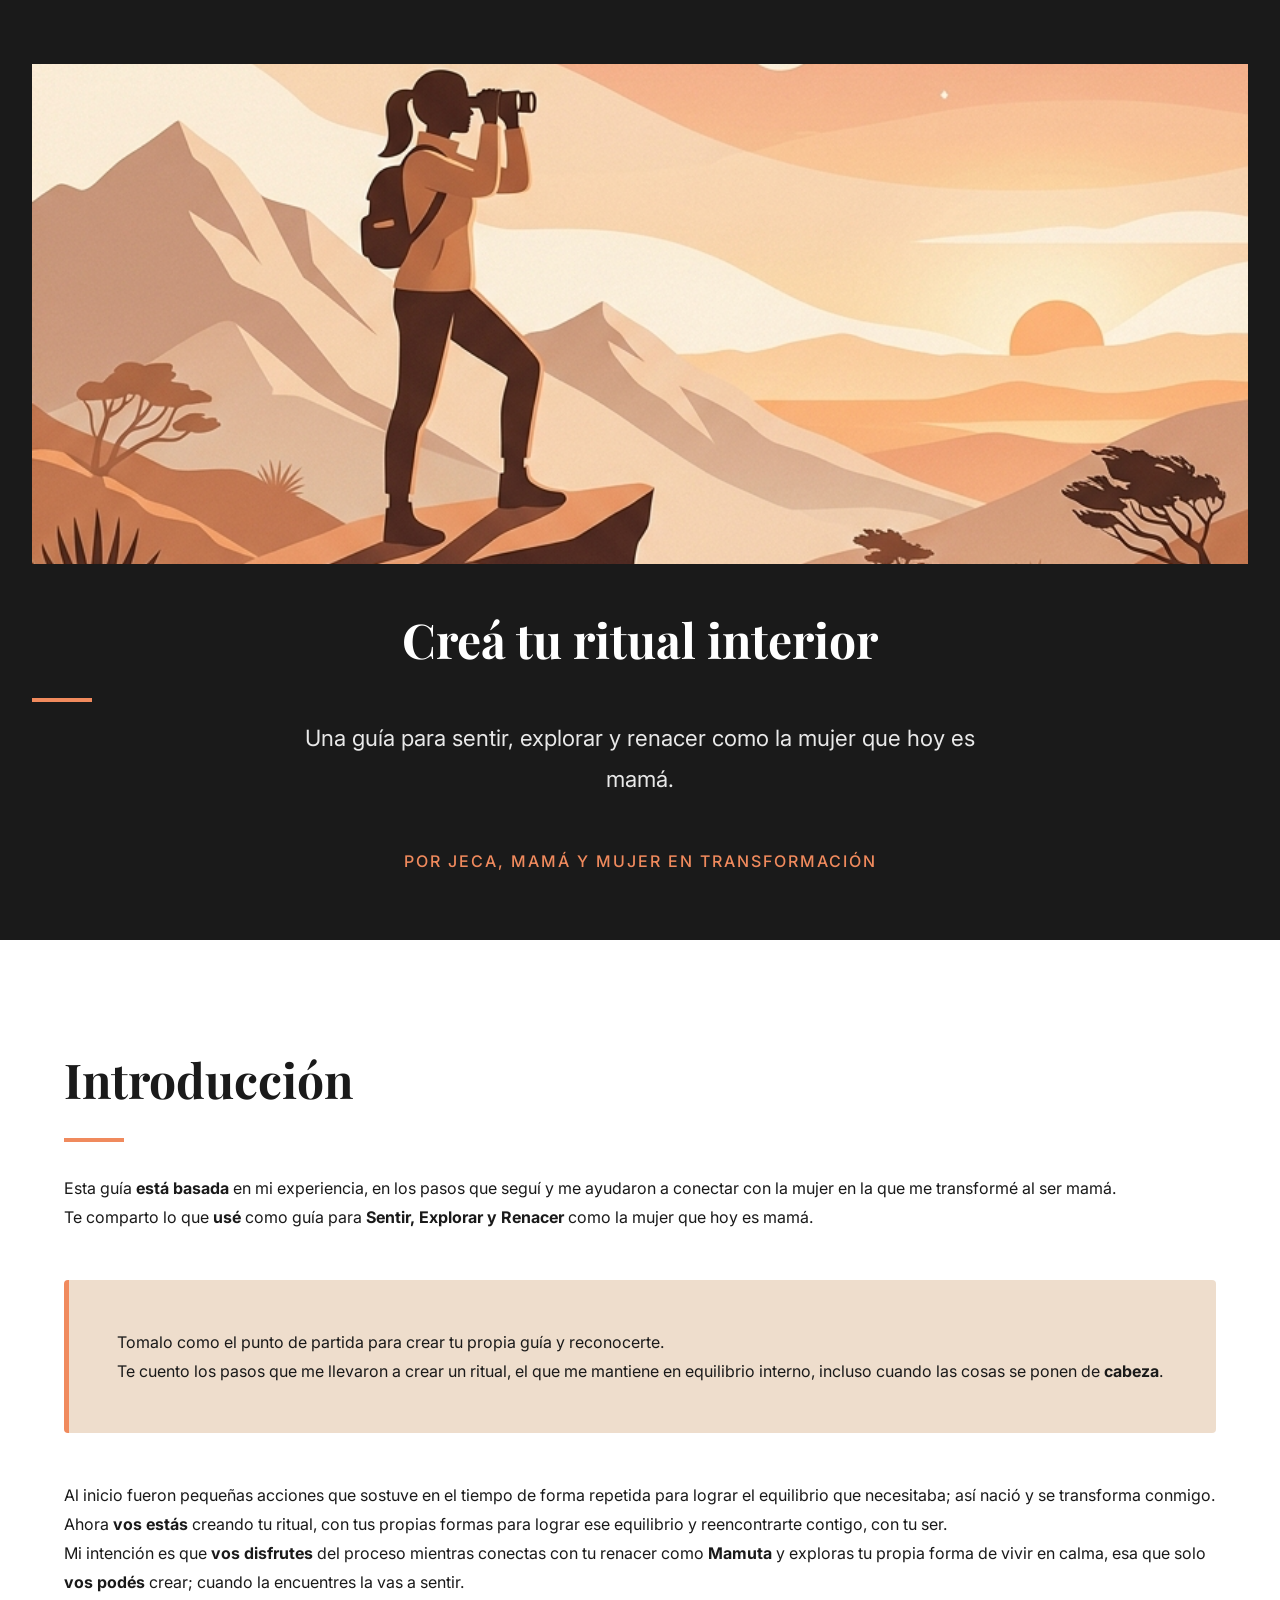
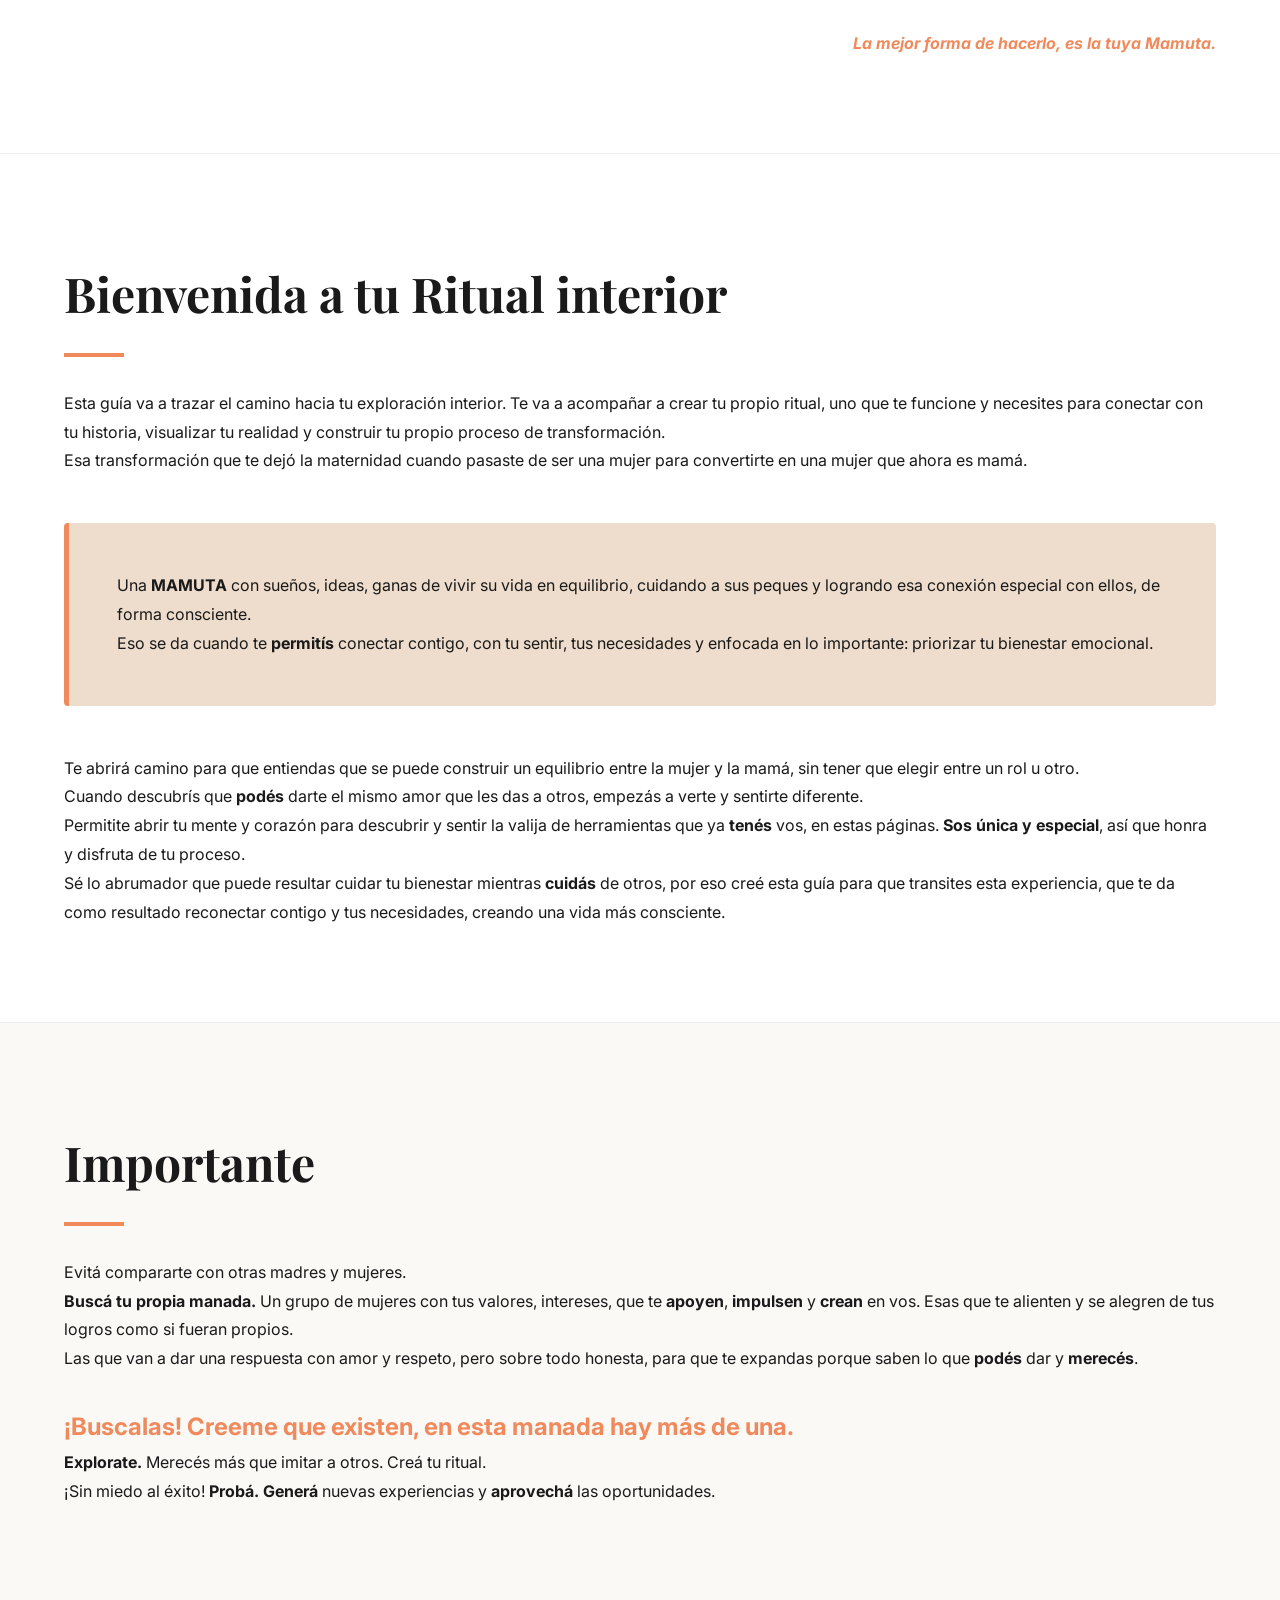
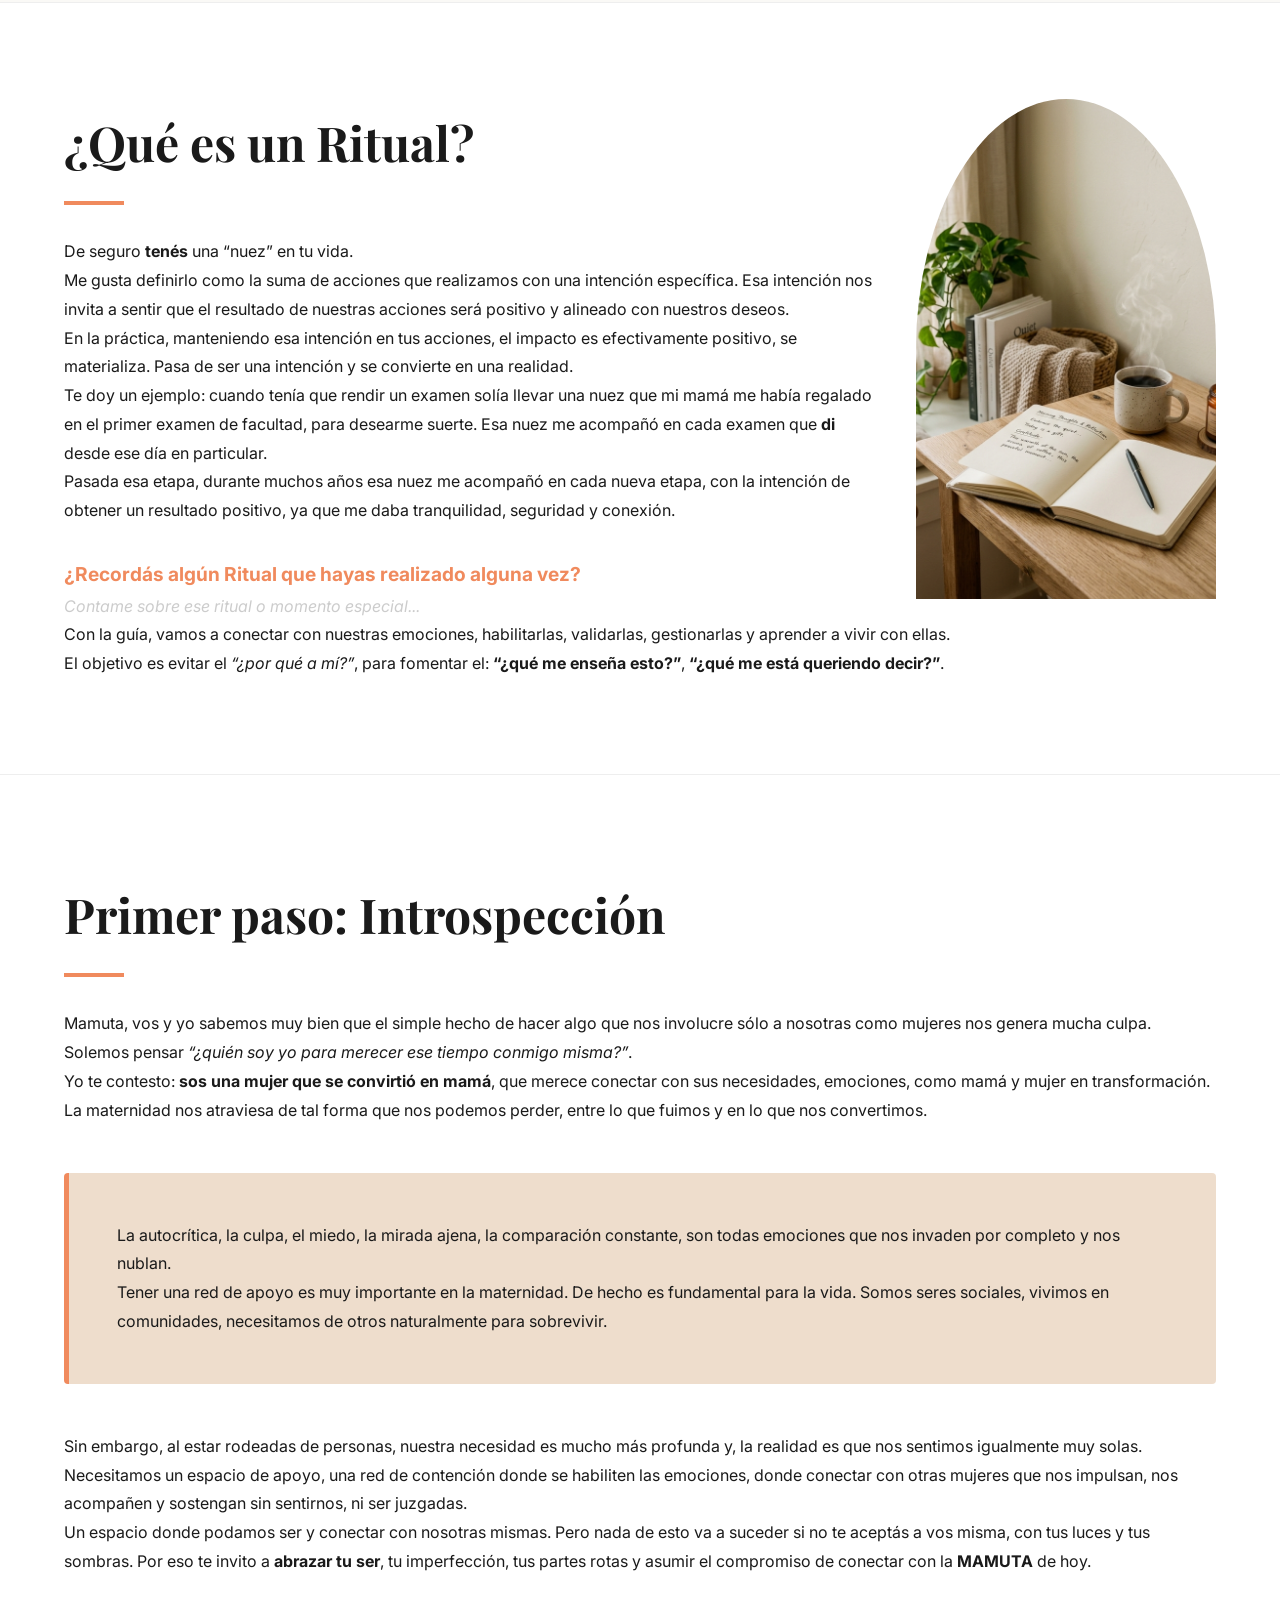
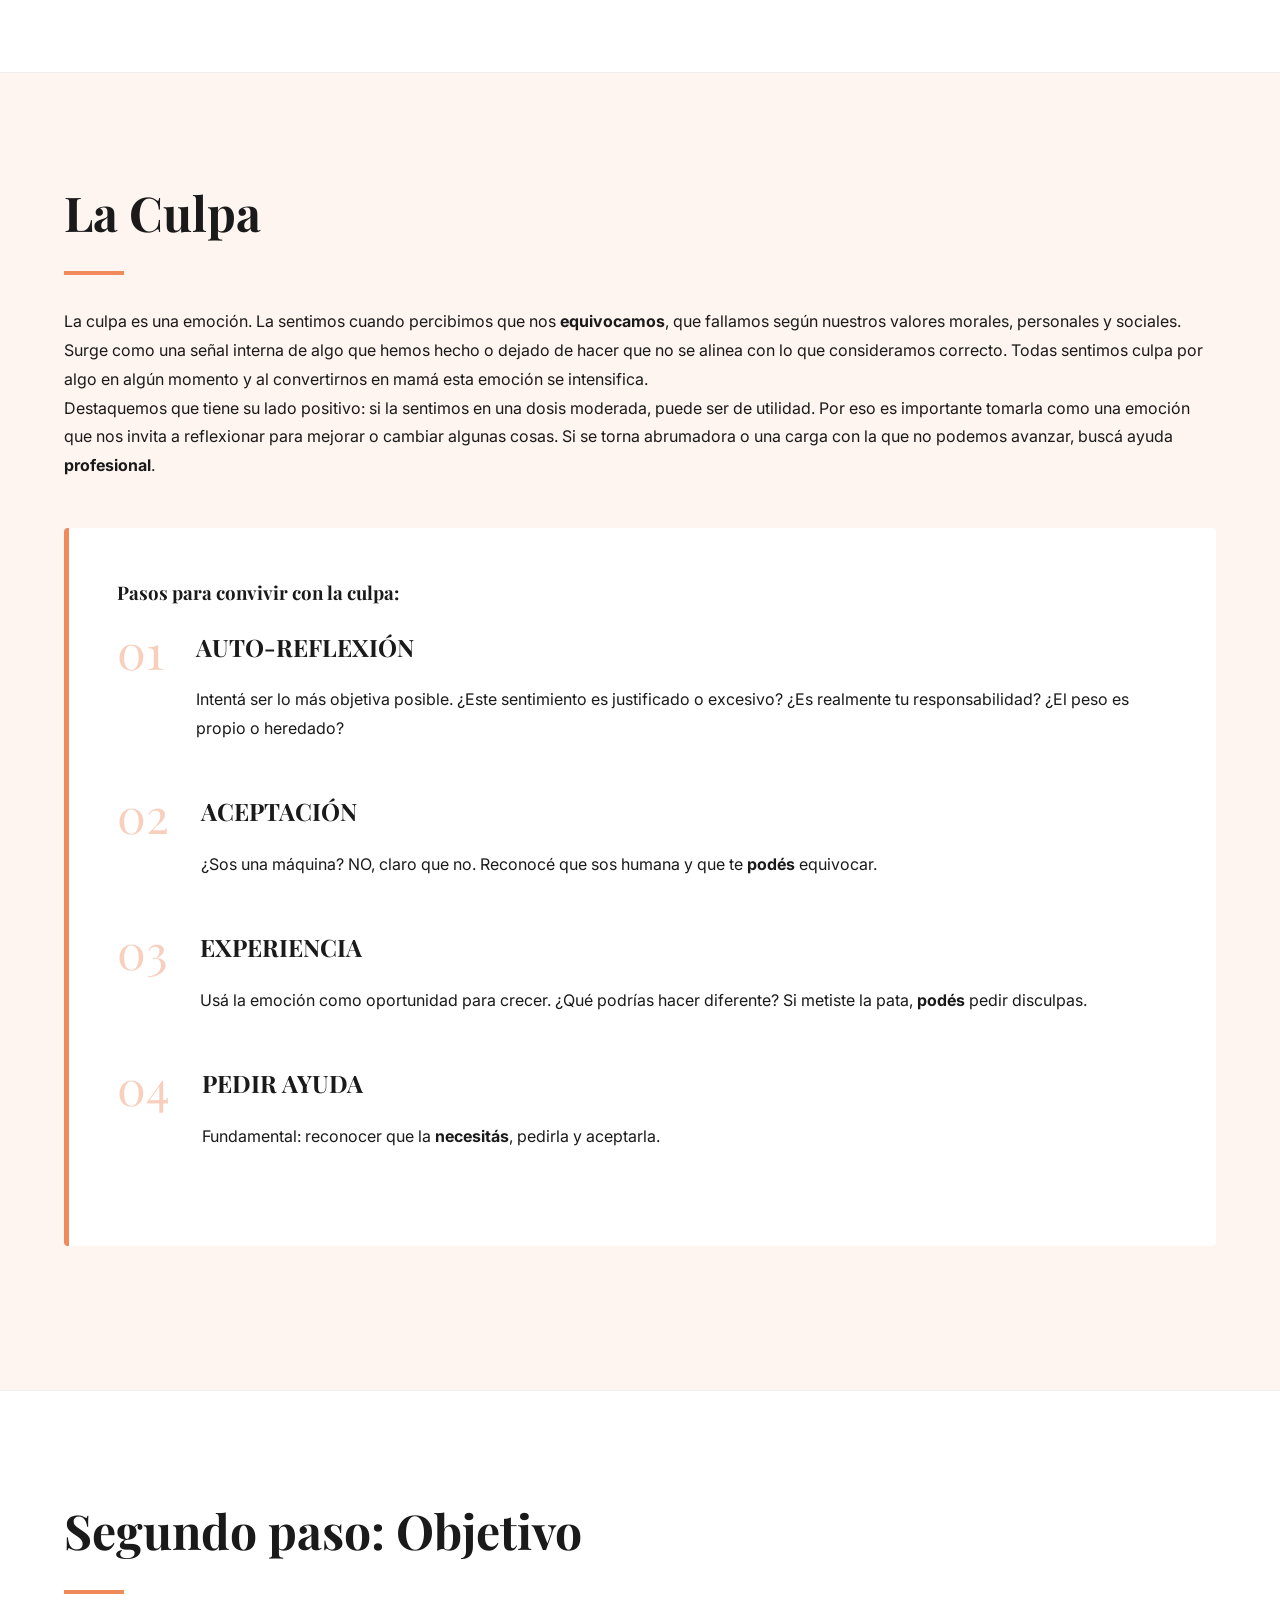
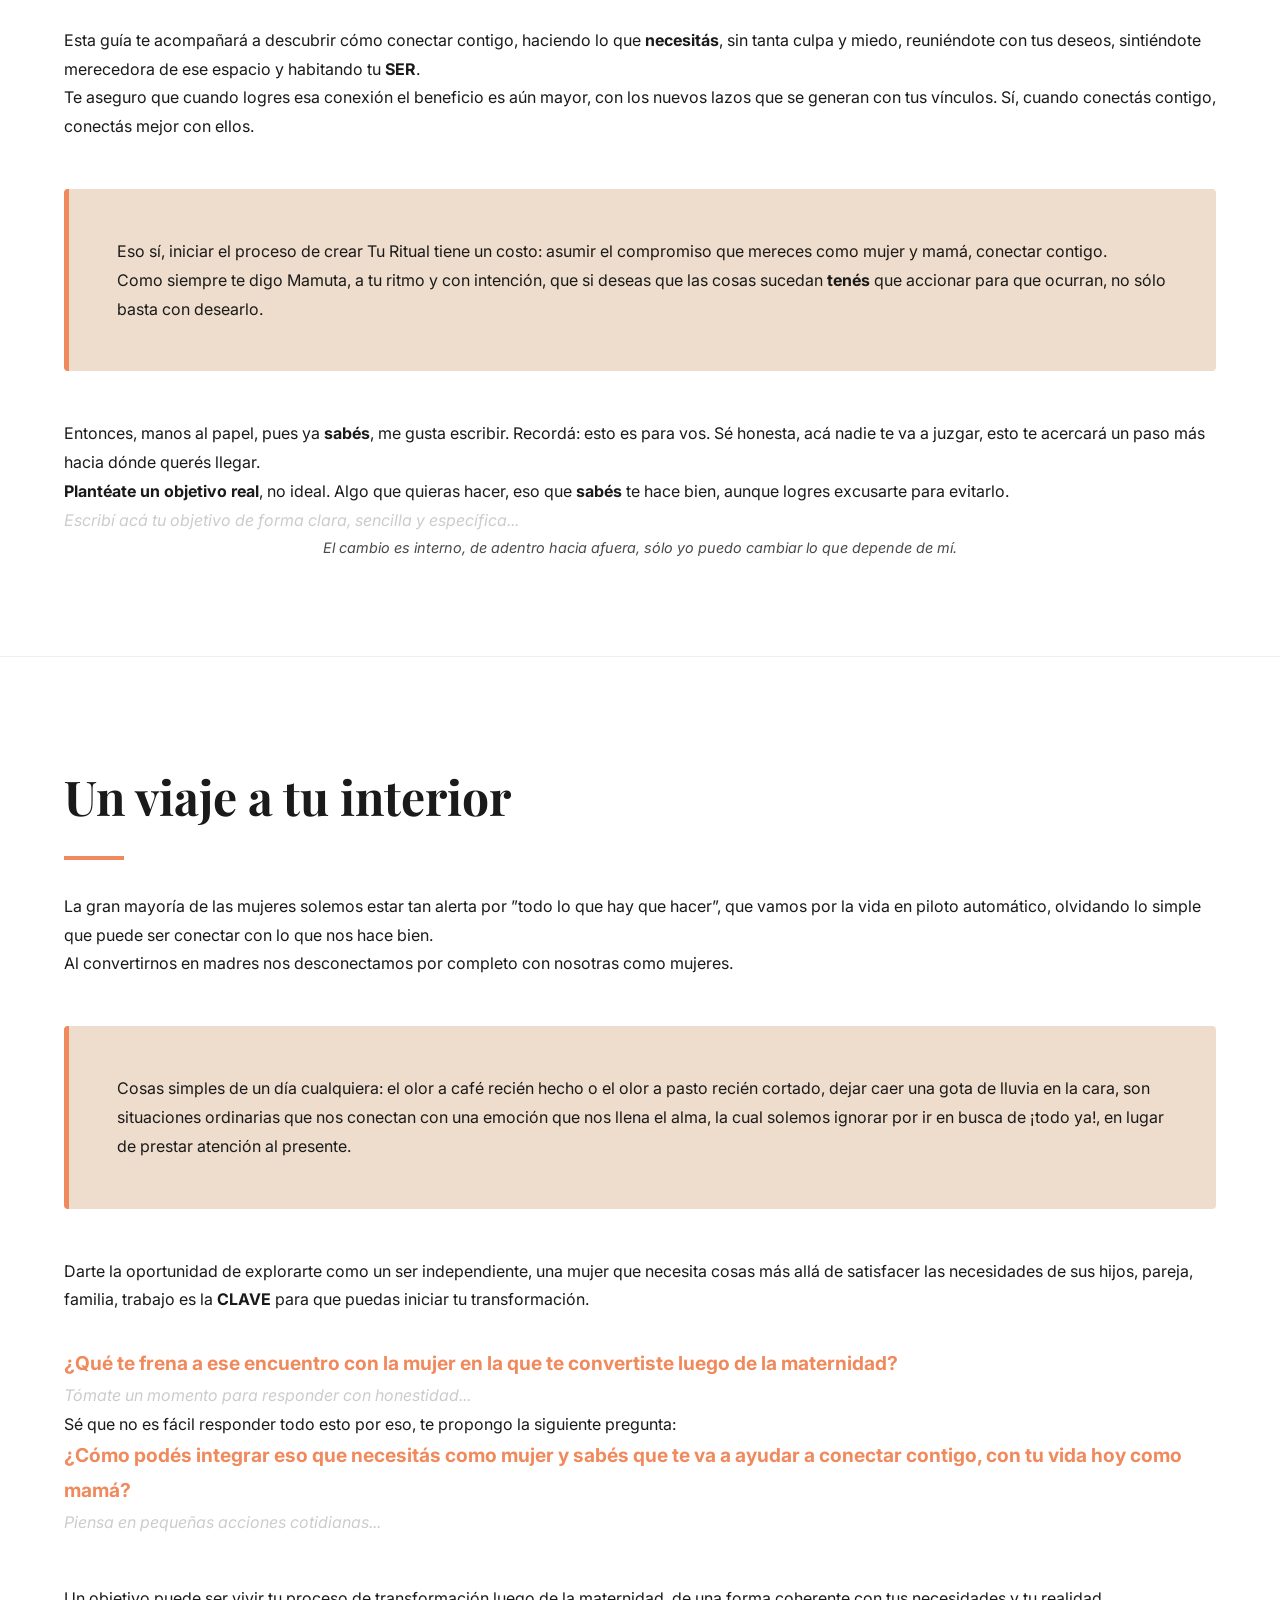
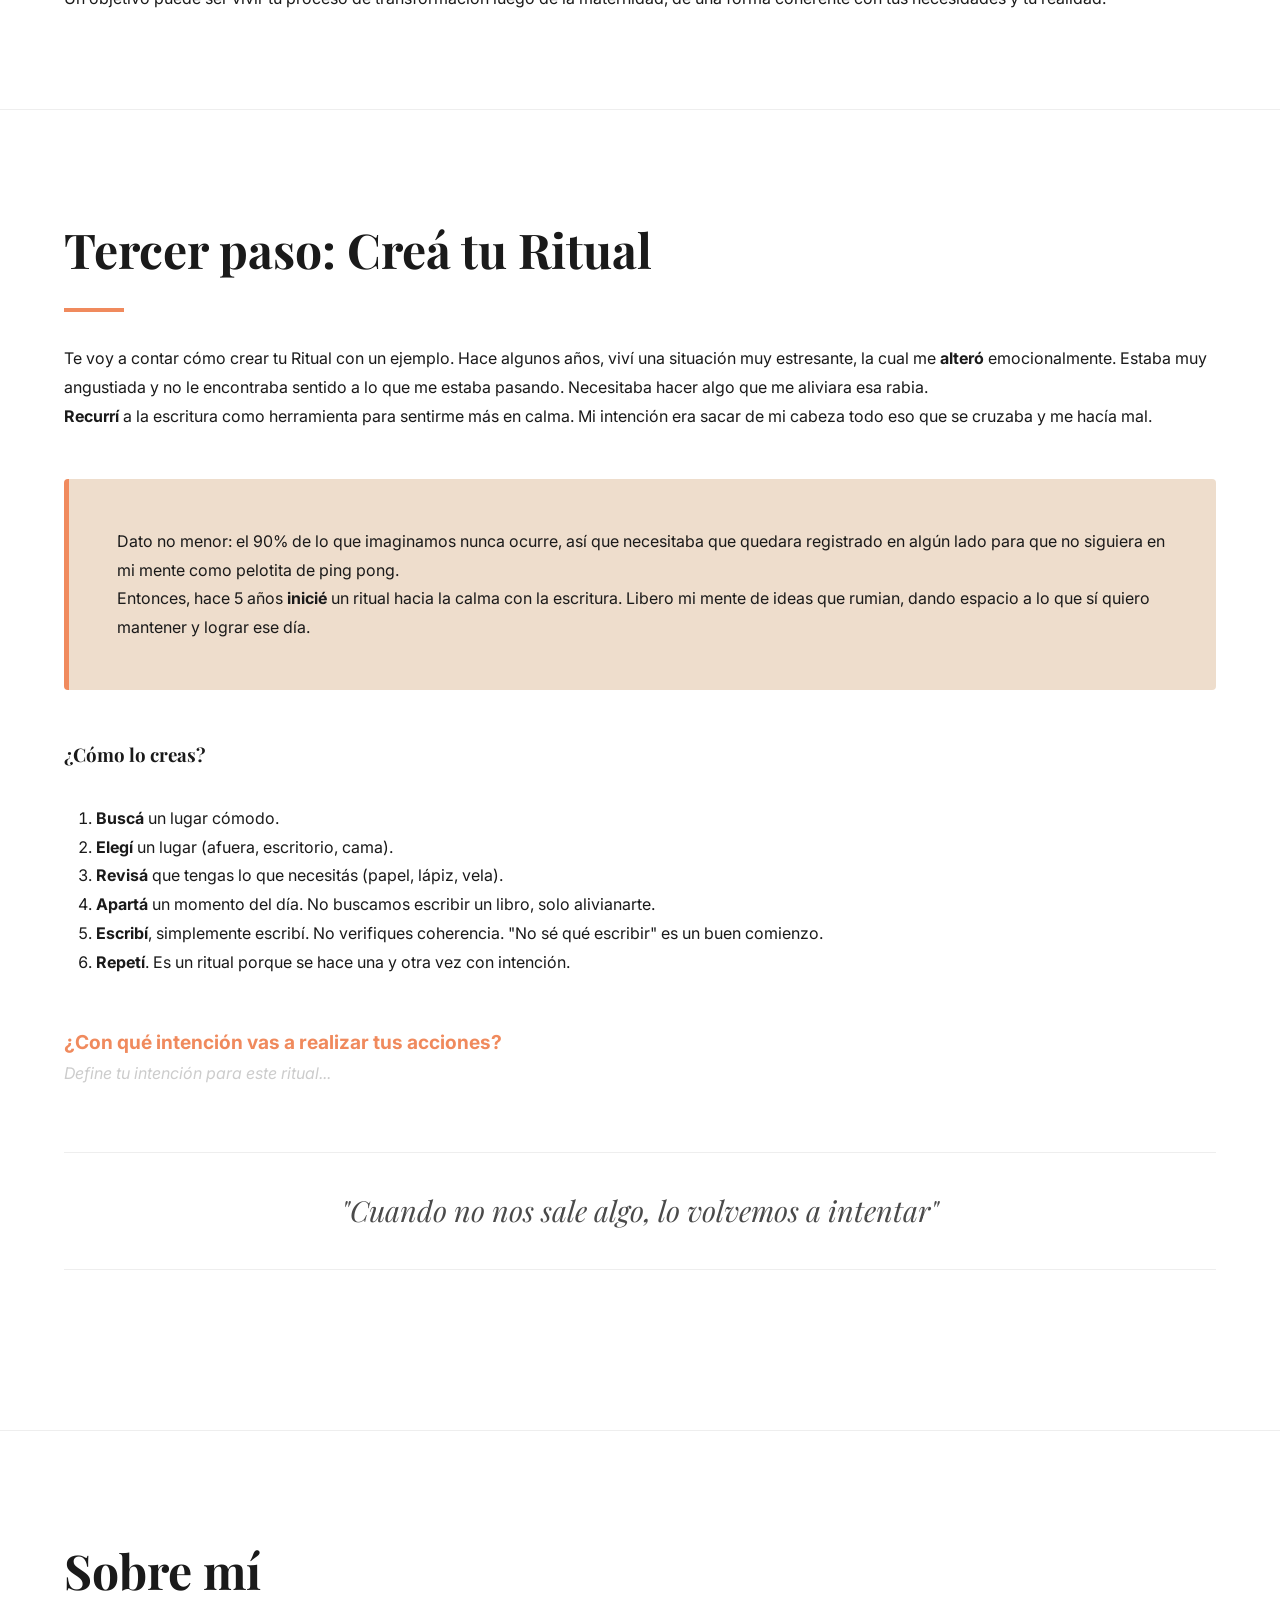
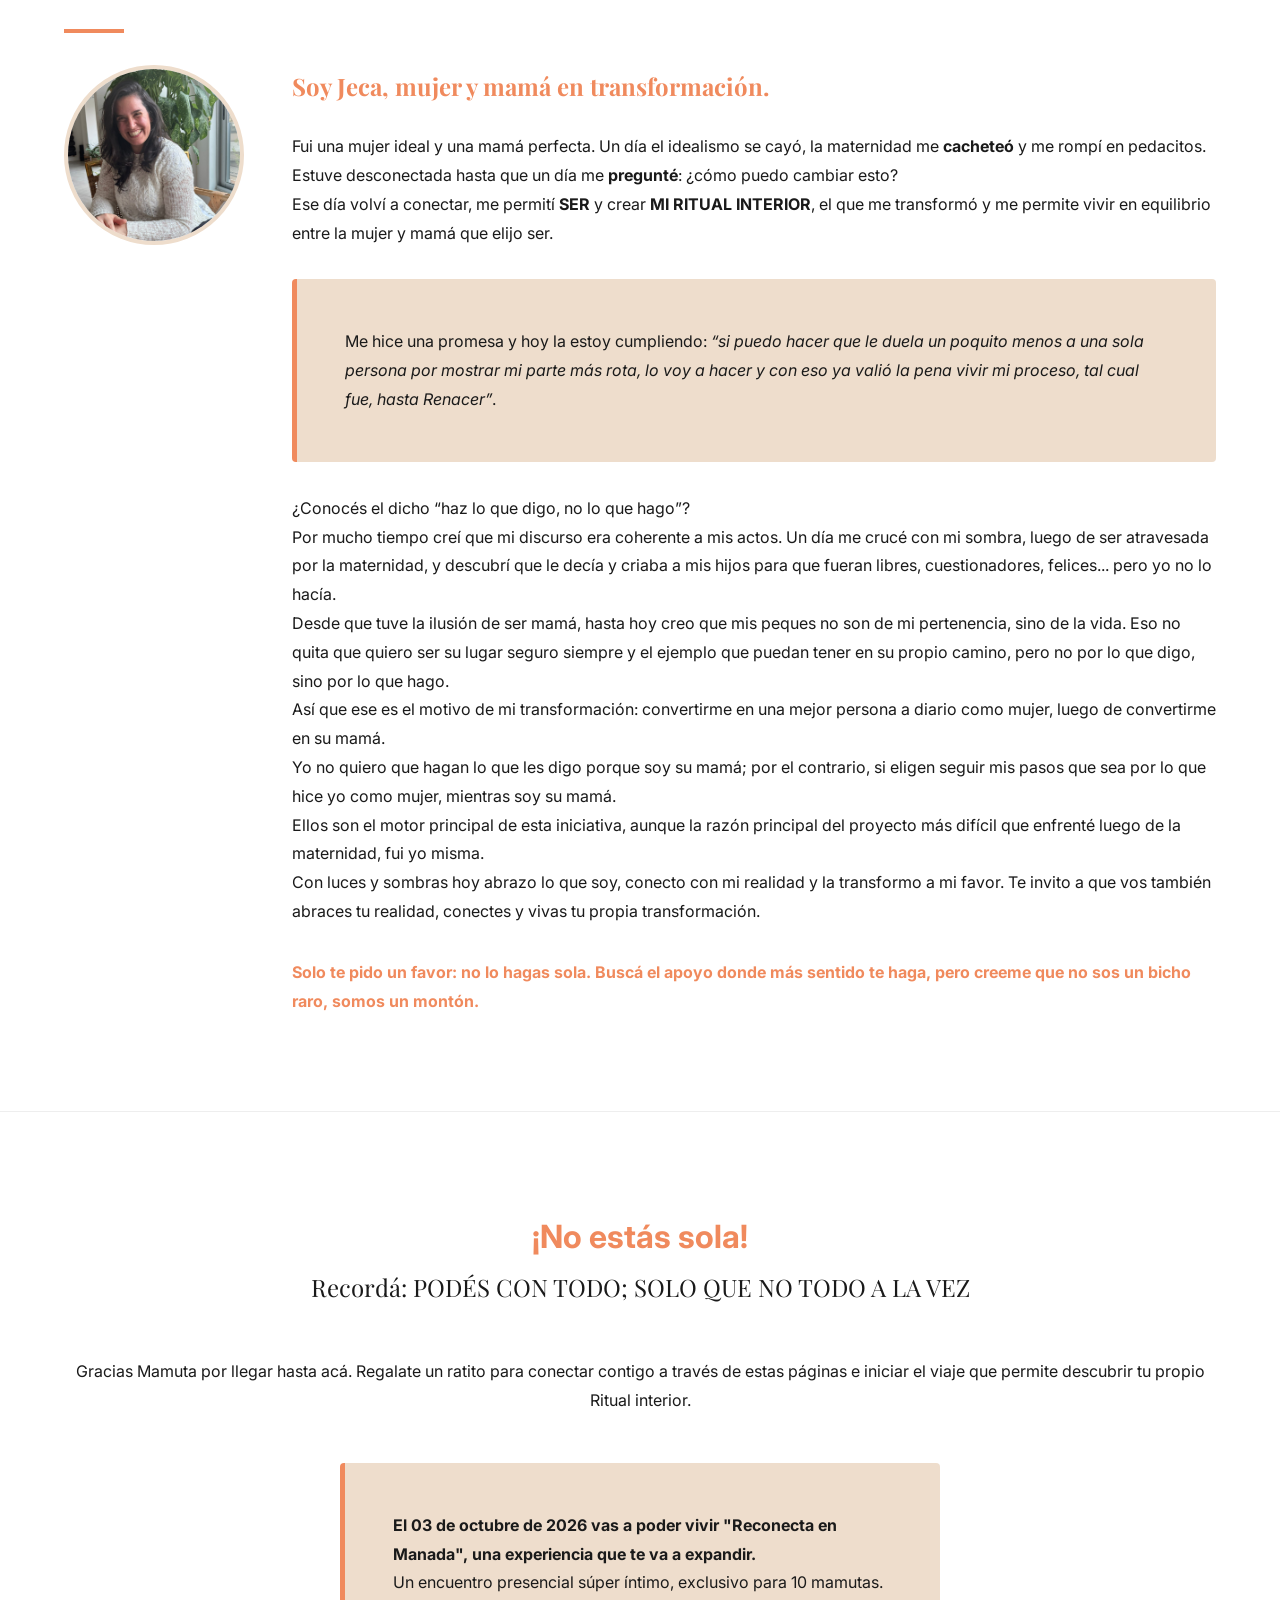
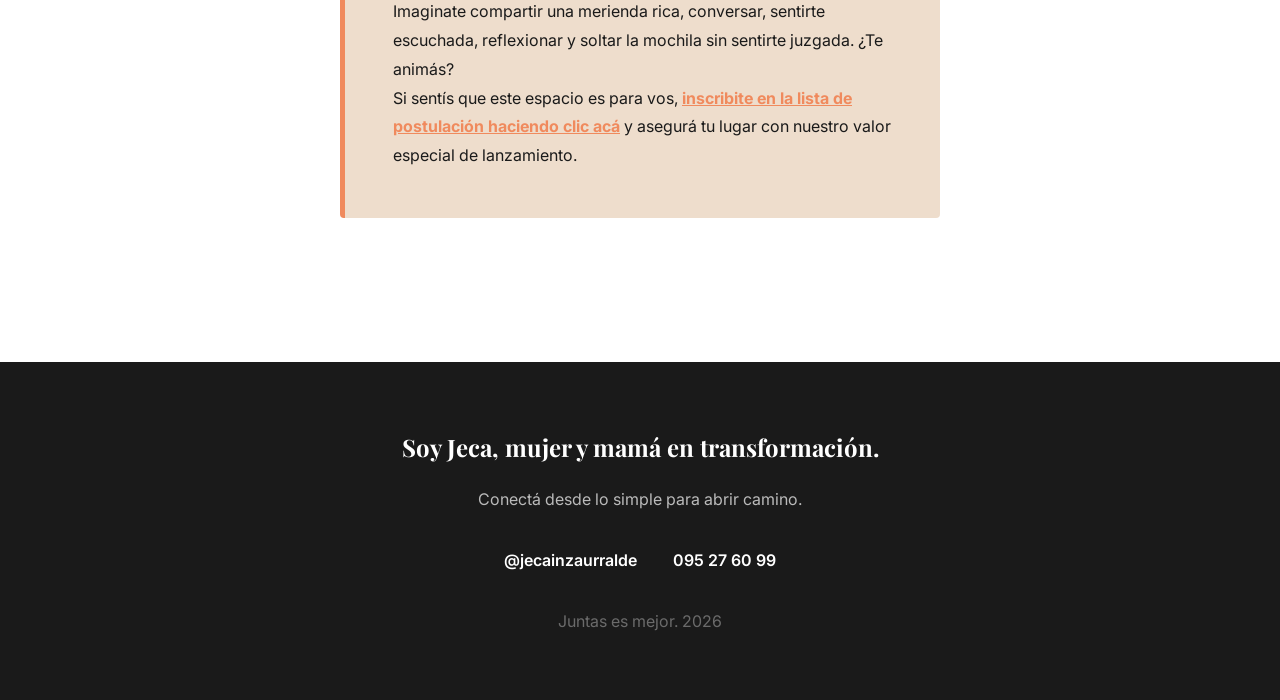
==== commit 735128df: "Correcciones de voseo, tildes y nuevo boton de guia" ====
--- a/guia/index.html
+++ b/guia/index.html
@@ -4,7 +4,7 @@
 <head>
     <meta charset="UTF-8">
     <meta name="viewport" content="width=device-width, initial-scale=1.0">
-    <title>Crea tu Ritual Interior - Guía Jeca</title>
+    <title>Creá tu Ritual Interior - Guía Jeca</title>
     <link rel="stylesheet" href="style.css">
     <link
         href="https://fonts.googleapis.com/css2?family=Inter:wght@400;500;600;700&family=Playfair+Display:ital,wght@0,700;1,700&display=swap"
@@ -228,15 +228,15 @@
 
 <body>
 
-    <button class="print-btn" onclick="window.print()">Imprimir Guía</button>
+    <a href="guia-ritual-interior.pdf" download="Guia-Ritual-Interior-Jeca.pdf" class="print-btn" id="downloadBtn" style="text-decoration: none; text-align: center;">Descargar Guía (PDF)</a>
 
     <div class="guide-container">
         <!-- PORTADA -->
         <header class="guide-header">
             <div class="hero-image-container">
-                <img src="cover.png" alt="Crea tu ritual interior">
-            </div>
-            <h1 class="section-title" style="color: white; border: none; margin-bottom: 1rem;">Crea tu ritual interior
+                <img src="cover.png" alt="Creá tu ritual interior">
+            </div>
+            <h1 class="section-title" style="color: white; border: none; margin-bottom: 1rem;">Creá tu ritual interior
             </h1>
             <p style="font-size: 1.4rem; opacity: 0.9; max-width: 700px; margin: 0 auto;">Una guía para sentir, explorar
                 y renacer como la mujer que hoy es mamá.</p>
@@ -254,7 +254,7 @@
                 la mujer que hoy es mamá.</p>
 
             <div class="highlight-box">
-                <p>Tómalo como el punto de partida para crear tu propia guía y reconocerte.</p>
+                <p>Tomalo como el punto de partida para crear tu propia guía y reconocerte.</p>
                 <p>Te cuento los pasos que me llevaron a crear un ritual, el que me mantiene en equilibrio interno,
                     incluso cuando las cosas se ponen de <strong>cabeza</strong>.</p>
             </div>
@@ -308,7 +308,7 @@
         <!-- IMPORTANTE -->
         <section class="section-guide" style="background: var(--bg-color);">
             <h2 class="section-title">Importante</h2>
-            <p>Evita compararte con otras madres y mujeres.</p>
+            <p>Evitá compararte con otras madres y mujeres.</p>
             <p><strong>Buscá tu propia manada.</strong> Un grupo de mujeres con tus valores, intereses, que te
                 <strong>apoyen</strong>, <strong>impulsen</strong> y <strong>crean</strong> en vos. Esas que te alienten
                 y se alegren de tus logros como si fueran propios.
@@ -319,7 +319,7 @@
             <p class="accent-text" style="font-size: 1.5rem; margin-top: 2rem;">¡Buscalas! Creeme que existen, en esta
                 manada hay más de una.</p>
 
-            <p><strong>Explorate.</strong> Merecés más que imitar a otros. Crea tu ritual.</p>
+            <p><strong>Explorate.</strong> Merecés más que imitar a otros. Creá tu ritual.</p>
             <p>¡Sin miedo al éxito! <strong>Probá. Generá</strong> nuevas experiencias y <strong>aprovechá</strong> las
                 oportunidades.</p>
         </section>
@@ -348,7 +348,7 @@
 
             <p class="accent-text" style="font-size: 1.2rem; margin-top: 2rem;">¿Recordás algún Ritual que hayas
                 realizado alguna vez?</p>
-            <div class="writing-space" contenteditable="true" data-placeholder="Cuéntame sobre ese ritual o momento especial..."></div>
+            <div class="writing-space" contenteditable="true" data-placeholder="Contame sobre ese ritual o momento especial..."></div>
 
             <p>Con la guía, vamos a conectar con nuestras emociones, habilitarlas, validarlas, gestionarlas y aprender a
                 vivir con ellas.</p>
@@ -407,7 +407,7 @@
                     <div class="step-number">01</div>
                     <div class="step-content">
                         <h3>AUTO-REFLEXIÓN</h3>
-                        <p>Intenta ser lo más objetiva posible. ¿Este sentimiento es justificado o excesivo? ¿Es
+                        <p>Intentá ser lo más objetiva posible. ¿Este sentimiento es justificado o excesivo? ¿Es
                             realmente tu responsabilidad? ¿El peso es propio o heredado?</p>
                     </div>
                 </div>
@@ -415,7 +415,7 @@
                     <div class="step-number">02</div>
                     <div class="step-content">
                         <h3>ACEPTACIÓN</h3>
-                        <p>¿Sos una máquina? NO, claro que no. Reconoce que sos humana y que te <strong>podés</strong>
+                        <p>¿Sos una máquina? NO, claro que no. Reconocé que sos humana y que te <strong>podés</strong>
                             equivocar.</p>
                     </div>
                 </div>
@@ -423,7 +423,7 @@
                     <div class="step-number">03</div>
                     <div class="step-content">
                         <h3>EXPERIENCIA</h3>
-                        <p>Usa la emoción como oportunidad para crecer. ¿Qué podrías hacer diferente? Si metiste la
+                        <p>Usá la emoción como oportunidad para crecer. ¿Qué podrías hacer diferente? Si metiste la
                             pata, <strong>podés</strong> pedir disculpas.</p>
                     </div>
                 </div>
@@ -455,13 +455,13 @@
                 </p>
             </div>
 
-            <p>Entonces, manos al papel, pues ya <strong>sabés</strong>, me gusta escribir. Recuerda: esto es para vos.
-                Sé honesta, acá nadie te va a juzgar, esto te acercará un paso más hacia dónde quieres llegar.</p>
+            <p>Entonces, manos al papel, pues ya <strong>sabés</strong>, me gusta escribir. Recordá: esto es para vos.
+                Sé honesta, acá nadie te va a juzgar, esto te acercará un paso más hacia dónde querés llegar.</p>
             <p><strong>Plantéate un objetivo real</strong>, no ideal. Algo que quieras hacer, eso que
                 <strong>sabés</strong> te hace bien, aunque logres excusarte para evitarlo.
             </p>
 
-            <div class="writing-space" contenteditable="true" data-placeholder="Escribe aquí tu objetivo de forma clara, sencilla y específica..."></div>
+            <div class="writing-space" contenteditable="true" data-placeholder="Escribí acá tu objetivo de forma clara, sencilla y específica..."></div>
             <p style="font-size: 0.9rem; color: var(--text-secondary); text-align: center; font-style: italic;">
                 El cambio es interno, de adentro hacia afuera, sólo yo puedo cambiar lo que depende de mí.
             </p>
@@ -550,7 +550,7 @@
                     <p>Yo no quiero que hagan lo que les digo porque soy su mamá; por el contrario, si eligen seguir mis pasos que sea por lo que hice yo como mujer, mientras soy su mamá.</p>
                     
                     <p>Ellos son el motor principal de esta iniciativa, aunque la razón principal del proyecto más difícil que enfrenté luego de la maternidad, fui yo misma.</p>
-                    <p>Con luces y sombras hoy abrazo lo que soy, conécto con mi realidad y la transformo a mi favor. Te invito a que vos también abraces tu realidad, conéctes y vivas tu propia transformación.</p>
+                    <p>Con luces y sombras hoy abrazo lo que soy, conecto con mi realidad y la transformo a mi favor. Te invito a que vos también abraces tu realidad, conectes y vivas tu propia transformación.</p>
                     
                     <p class="accent-text" style="margin-top: 2rem;">Solo te pido un favor: no lo hagas sola. Buscá el apoyo donde más sentido te haga, pero creeme que no sos un bicho raro, somos un montón.</p>
                 </div>
@@ -646,7 +646,7 @@
                     </div>
 
                     <div class="form-group">
-                        <label>¿Cómo te sientes con la idea de salir con una mirada clara en lugar de respuestas listas?</label>
+                        <label>¿Cómo te sentís con la idea de salir con una mirada clara en lugar de respuestas listas?</label>
                         <textarea id="reflexion_respuestas" name="reflexion_respuestas" required></textarea>
                     </div>
 
